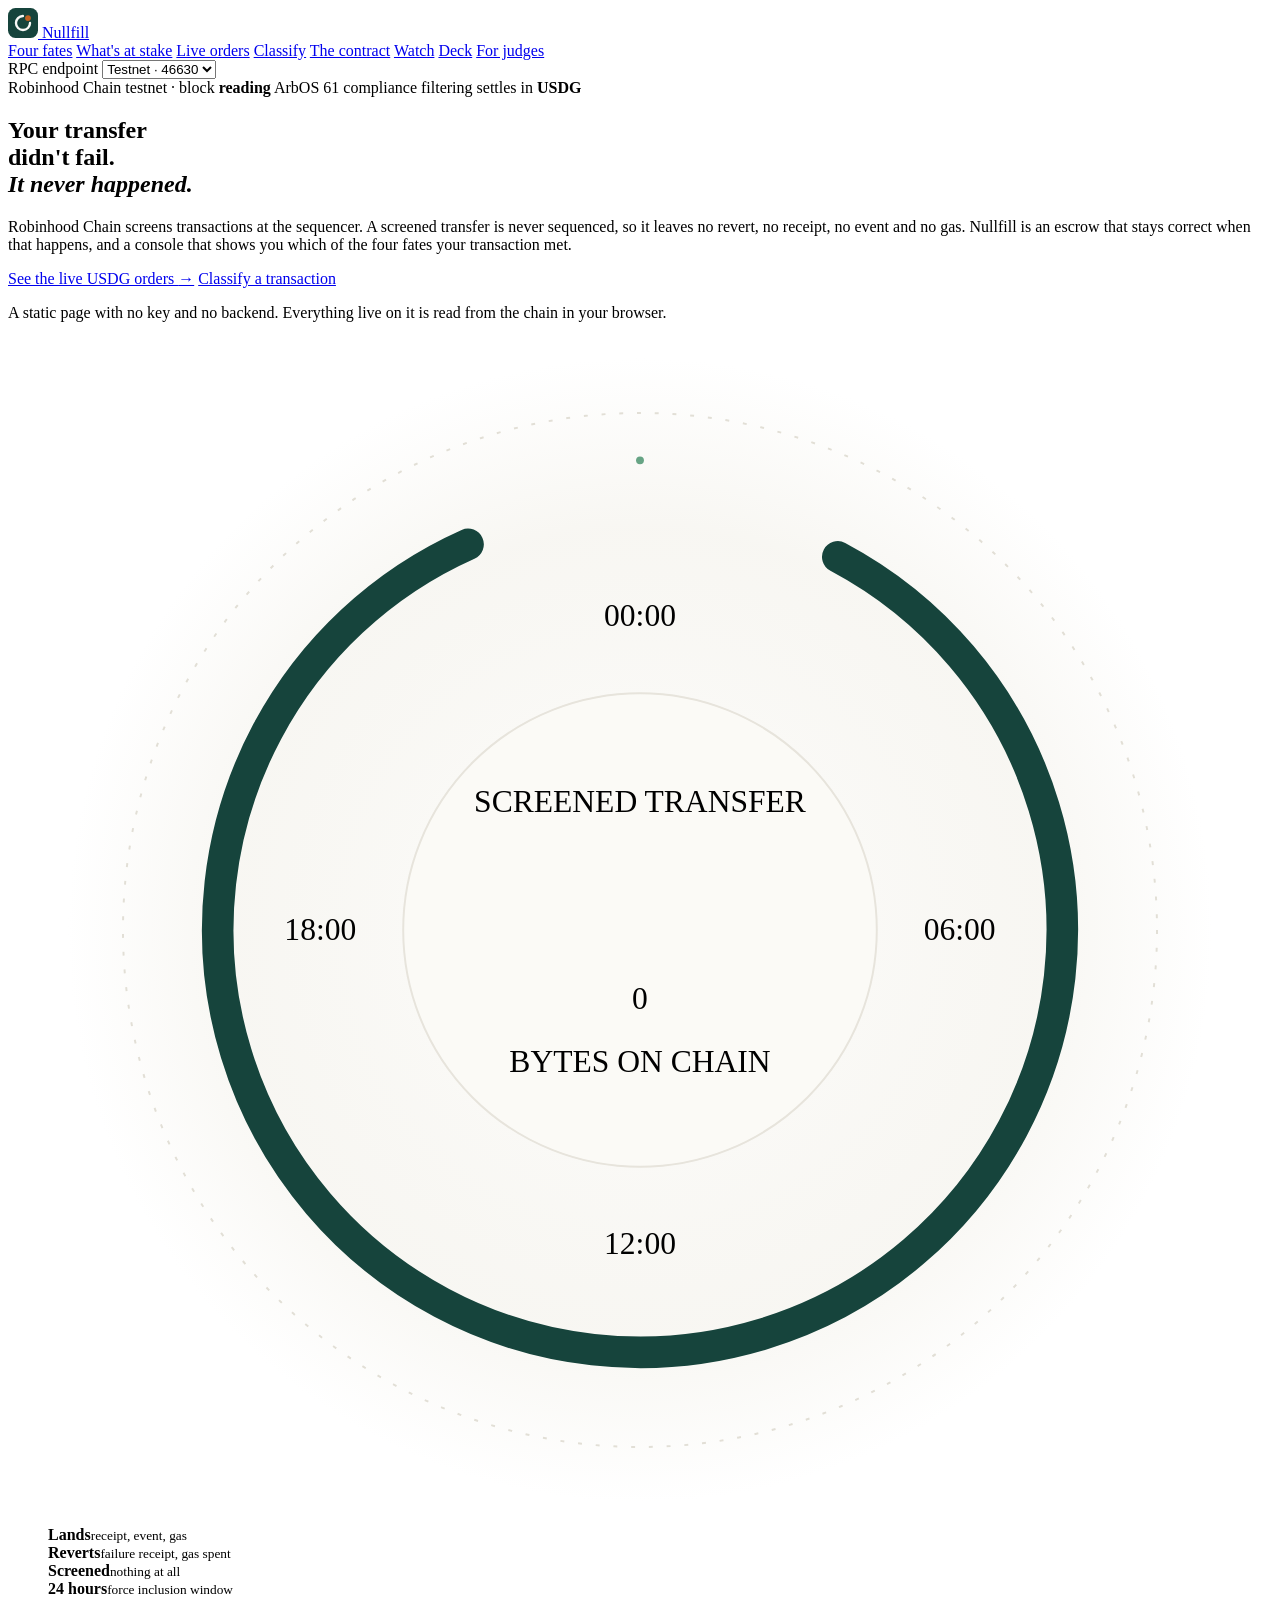
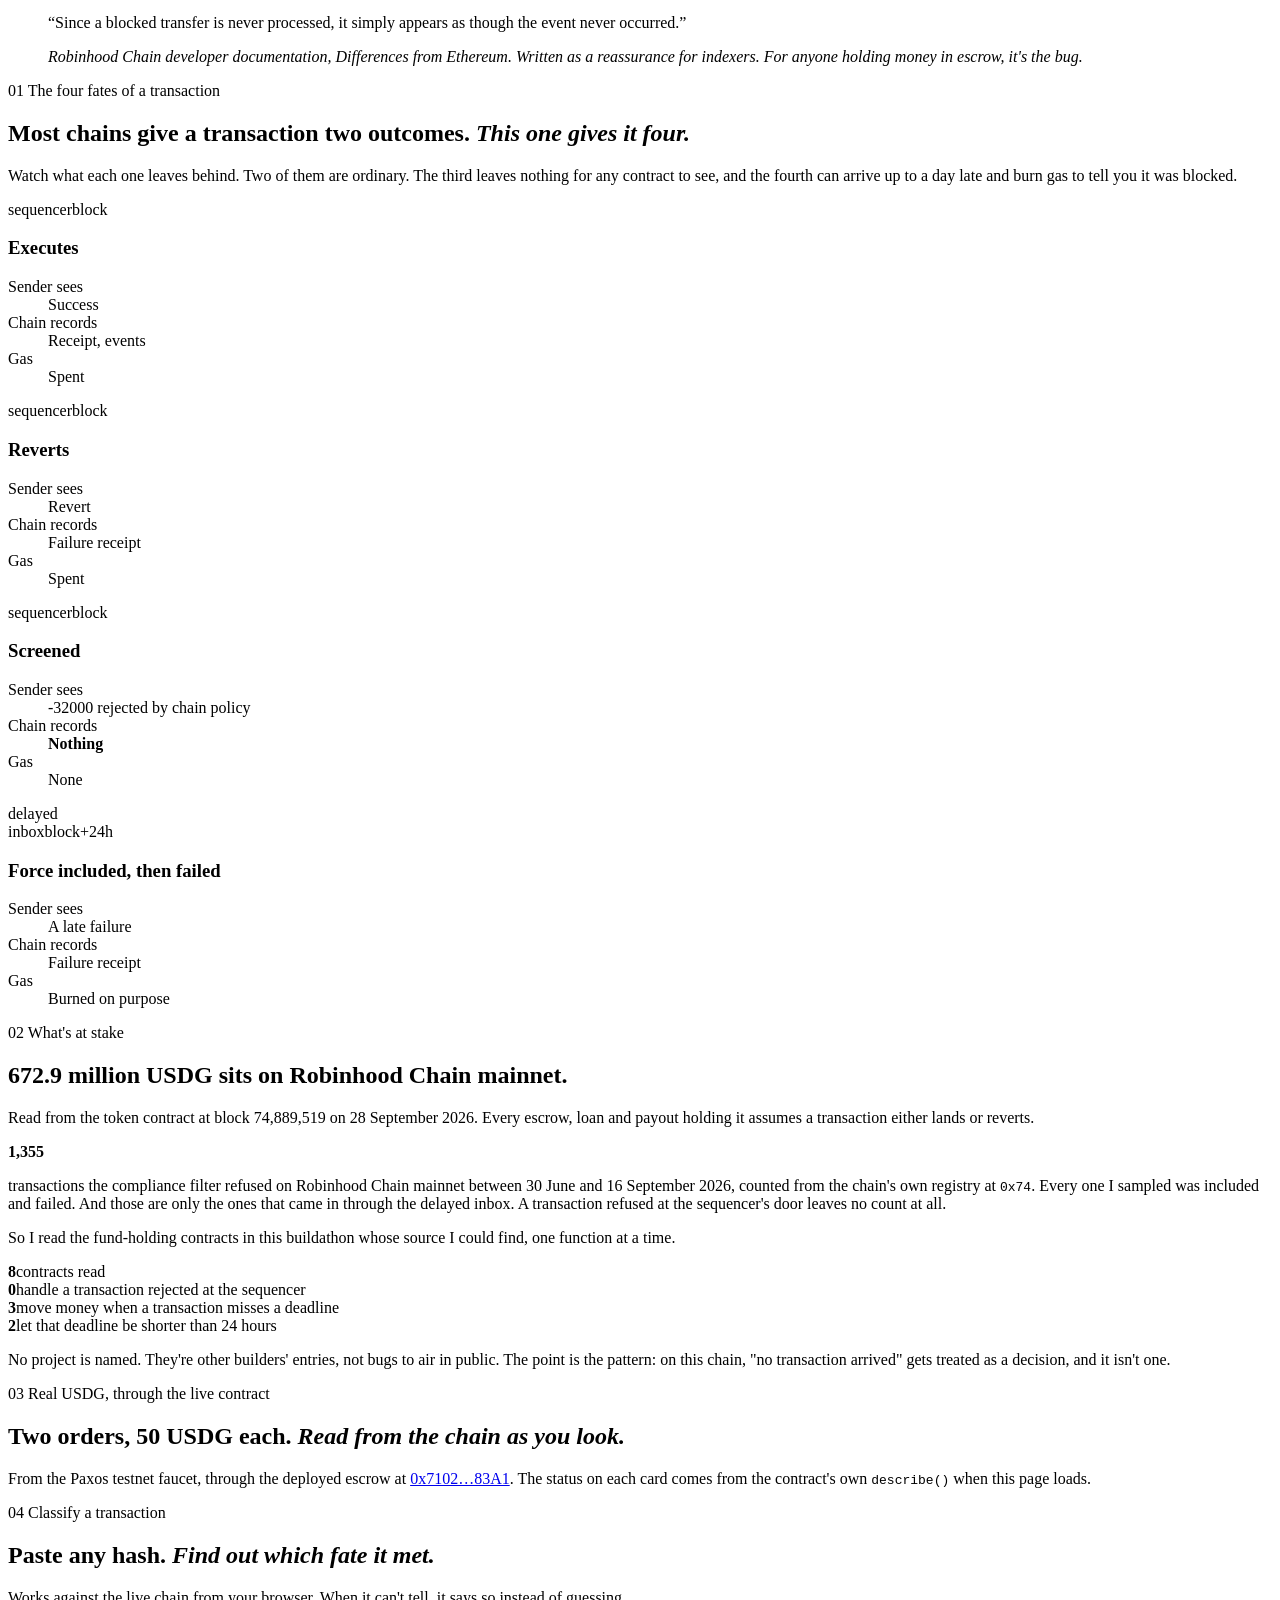
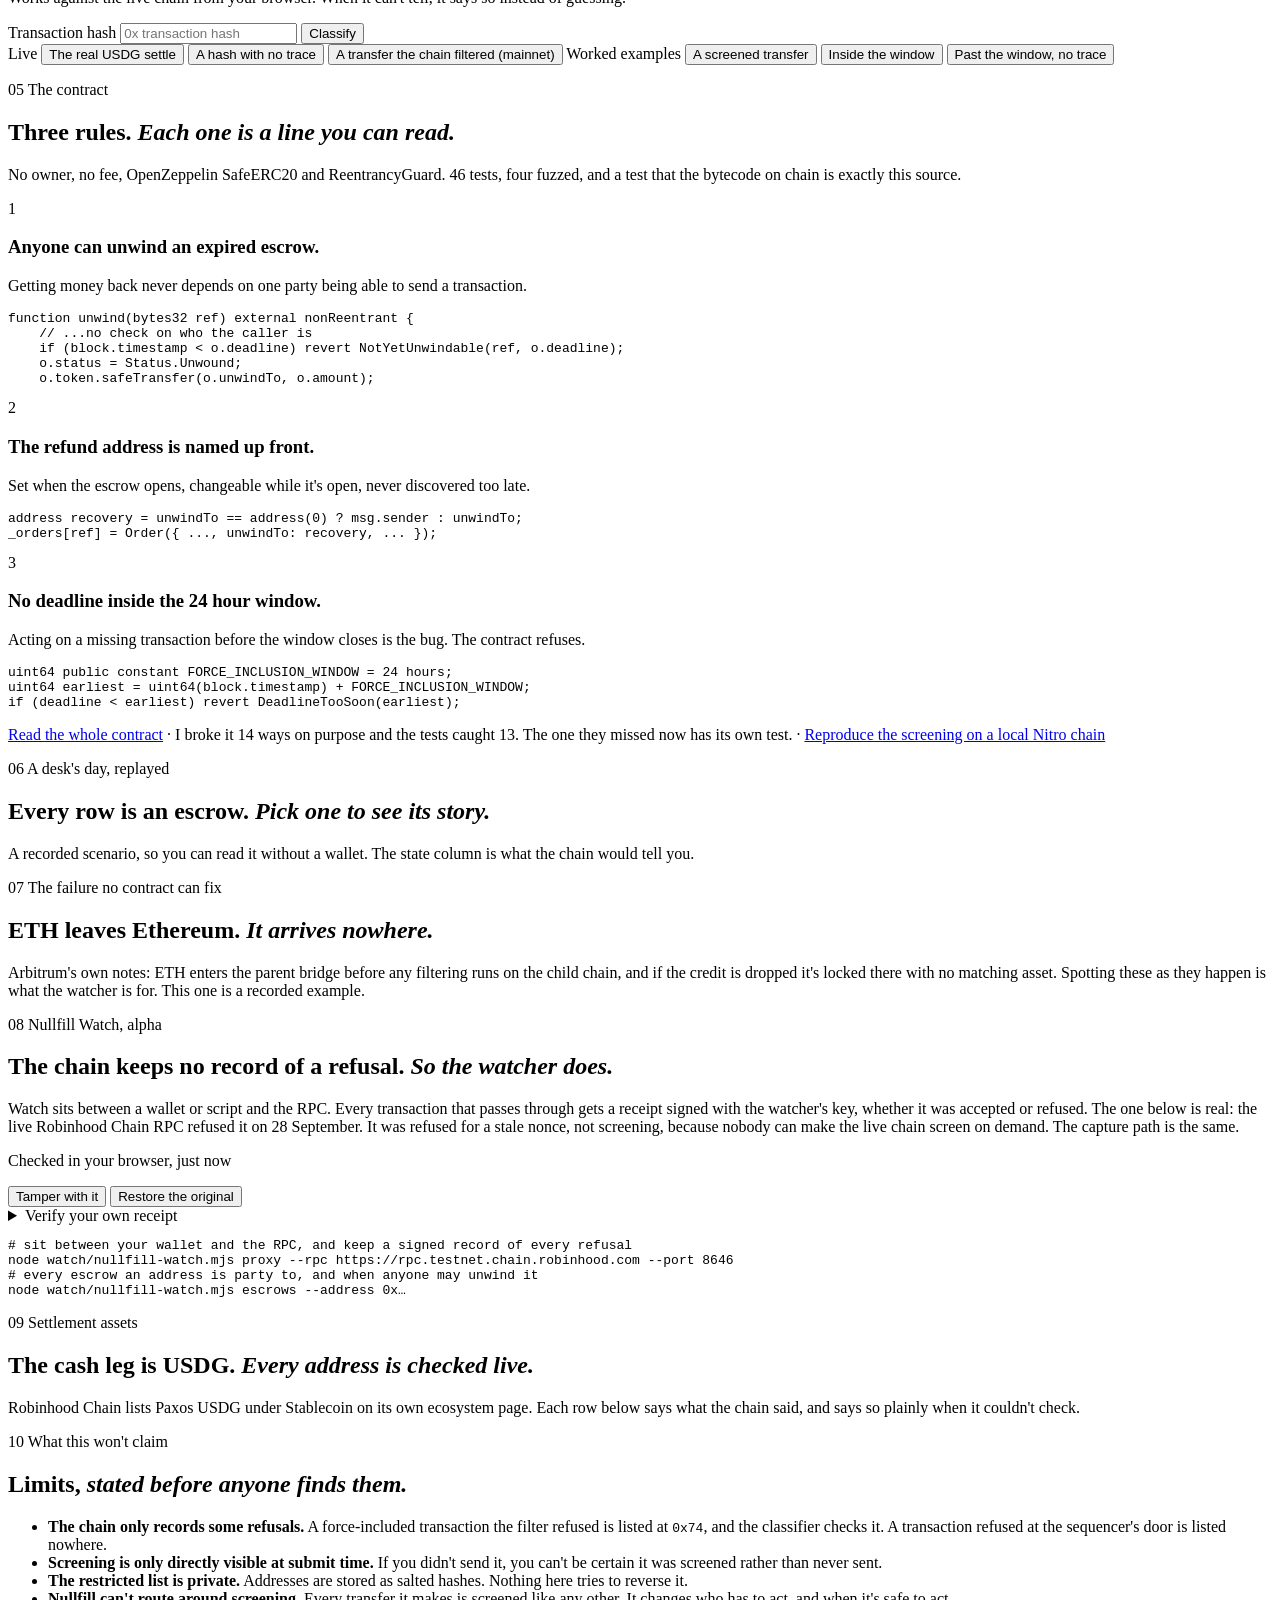
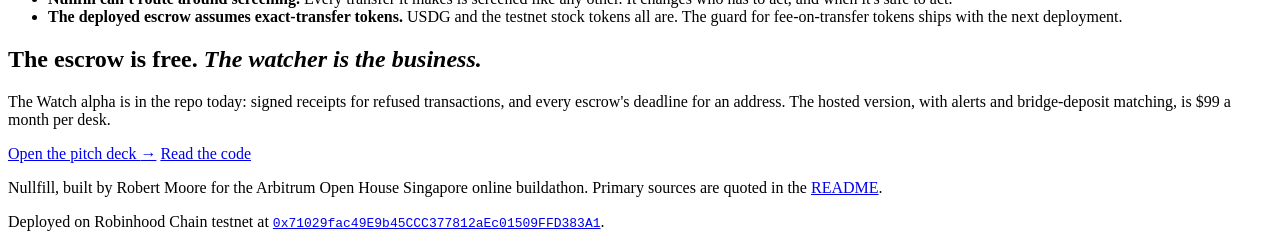
==== web/index.html @ eeef876b "feat(web): a judges' page: unwind an expired escrow as a stranger, and run the attacks against the l" ====
<!DOCTYPE html>
<html lang="en">
<head>
<meta charset="utf-8">
<meta name="viewport" content="width=device-width, initial-scale=1">
<title>Nullfill · settlement that survives a transaction that never happened</title>
<meta name="description" content="Robinhood Chain screens transactions at the sequencer. A screened transfer leaves no revert, no receipt, no event and no gas. Nullfill is the escrow that stays correct when that happens.">
<meta name="theme-color" content="#0e2f29">
<link rel="icon" href="favicon.svg" type="image/svg+xml">
<link rel="preconnect" href="https://fonts.googleapis.com">
<link rel="preconnect" href="https://fonts.gstatic.com" crossorigin>
<link href="https://fonts.googleapis.com/css2?family=Geist:wght@400;500;600;700&family=Geist+Mono:wght@400;500;600&display=swap" rel="stylesheet">
<link rel="stylesheet" href="styles.css">
</head>
<body>

<div class="grain" aria-hidden="true"></div>

<header class="site-header">
  <a class="brand" href="./" aria-label="Nullfill home">
    <svg class="mark" viewBox="0 0 32 32" width="30" height="30" aria-hidden="true">
      <rect width="32" height="32" rx="8" fill="#16443C"/>
      <circle cx="16" cy="16" r="7.5" fill="none" stroke="#FAFAF8" stroke-width="2.5"
              stroke-dasharray="35 12.1" stroke-linecap="round"/>
      <circle cx="21.3" cy="10.7" r="3.1" fill="#C2601F"/>
    </svg>
    <span class="wordmark">Nullfill</span>
  </a>
  <nav class="nav" aria-label="Sections">
    <a href="#fates">Four fates</a>
    <a href="#stakes">What's at stake</a>
    <a href="#orders-panel">Live orders</a>
    <a href="#classifier">Classify</a>
    <a href="#rules">The contract</a>
    <a href="#watch">Watch</a>
    <a href="deck/">Deck</a>
    <a href="judges/" class="nav-judges">For judges</a>
  </nav>
  <div class="net">
    <span class="dot" id="net-dot"></span>
    <label class="sr-only" for="rpc">RPC endpoint</label>
    <select id="rpc">
      <option value="https://rpc.testnet.chain.robinhood.com">Testnet · 46630</option>
      <option value="https://rpc.mainnet.chain.robinhood.com">Mainnet · 4663</option>
      <option value="custom">Custom RPC</option>
    </select>
  </div>
</header>

<main>

<!-- ============================================================== hero -->
<section class="hero">
  <div class="hero-copy">
    <div class="chips">
      <span class="chip"><span class="chip-dot live"></span>Robinhood Chain testnet · block <b class="mono" id="hero-block">reading</b></span>
      <span class="chip">ArbOS 61 compliance filtering</span>
      <span class="chip signal">settles in <b>USDG</b></span>
    </div>
    <h1>Your transfer<br>didn't fail.<br><em>It never happened.</em></h1>
    <p class="lede">
      Robinhood Chain screens transactions at the sequencer. A screened transfer is never sequenced,
      so it leaves no revert, no receipt, no event and no gas. Nullfill is an escrow that stays correct
      when that happens, and a console that shows you which of the four fates your transaction met.
    </p>
    <div class="cta-row">
      <a class="btn primary" href="#orders-panel">See the live USDG orders <span aria-hidden="true">→</span></a>
      <a class="btn ghost" href="#classifier">Classify a transaction</a>
    </div>
    <p class="fineprint">A static page with no key and no backend. Everything live on it is read from the chain in your browser.</p>
  </div>

  <figure class="dial-wrap" aria-label="A 24 hour dial. Transactions launch from the centre: one lands, one reverts, one disappears into the gap in the ring, which is what a screened transaction leaves on chain.">
    <svg class="dial" id="dial" viewBox="0 0 600 600" role="img" aria-hidden="true">
      <defs>
        <radialGradient id="dialGlow" cx="50%" cy="50%" r="50%">
          <stop offset="0%" stop-color="#ffffff" stop-opacity="0.95"/>
          <stop offset="70%" stop-color="#f3f1ea" stop-opacity="0.6"/>
          <stop offset="100%" stop-color="#f3f1ea" stop-opacity="0"/>
        </radialGradient>
        <linearGradient id="sweep" x1="0" y1="0" x2="1" y2="1">
          <stop offset="0%" stop-color="#1f7a4d" stop-opacity="0"/>
          <stop offset="100%" stop-color="#1f7a4d" stop-opacity="0.9"/>
        </linearGradient>
      </defs>
      <circle cx="300" cy="300" r="290" fill="url(#dialGlow)"/>
      <circle cx="300" cy="300" r="262" fill="none" stroke="#e2dfd6" stroke-width="1" stroke-dasharray="2 7"/>
      <g id="ticks"></g>
      <!-- the window ring: a circle with one gap, the Nullfill mark at scale -->
      <circle id="ring" cx="300" cy="300" r="214" fill="none" stroke="#16443c" stroke-width="16"
              stroke-linecap="round" stroke-dasharray="1150 194" transform="rotate(-62 300 300)"/>
      <circle id="progress" cx="300" cy="300" r="238" fill="none" stroke="url(#sweep)" stroke-width="4"
              stroke-linecap="round" stroke-dasharray="0 1496" transform="rotate(-90 300 300)"/>
      <text class="dial-hour" x="300" y="146" text-anchor="middle">00:00</text>
      <text class="dial-hour" x="462" y="305" text-anchor="middle">06:00</text>
      <text class="dial-hour" x="300" y="464" text-anchor="middle">12:00</text>
      <text class="dial-hour" x="138" y="305" text-anchor="middle">18:00</text>
      <g id="shots"></g>
      <circle cx="300" cy="300" r="120" fill="#fbfaf6" stroke="#e7e4dc"/>
      <text class="dial-kicker" x="300" y="240" text-anchor="middle">SCREENED TRANSFER</text>
      <text class="dial-big" x="300" y="340" text-anchor="middle">0</text>
      <text class="dial-sub" x="300" y="372" text-anchor="middle">BYTES ON CHAIN</text>
    </svg>
    <div class="float f1"><span class="chip-dot good"></span><b>Lands</b><small>receipt, event, gas</small></div>
    <div class="float f2"><span class="chip-dot warn"></span><b>Reverts</b><small>failure receipt, gas spent</small></div>
    <div class="float f3"><span class="chip-dot bad"></span><b>Screened</b><small>nothing at all</small></div>
    <div class="float f4"><span class="chip-dot brand"></span><b>24 hours</b><small>force inclusion window</small></div>
  </figure>
</section>

<blockquote class="quote reveal">
  <p>“Since a blocked transfer is never processed, it simply appears as though the event never occurred.”</p>
  <cite>Robinhood Chain developer documentation, Differences from Ethereum. Written as a reassurance for indexers. For anyone holding money in escrow, it's the bug.</cite>
</blockquote>

<!-- ============================================================= fates -->
<section class="section" id="fates">
  <div class="section-head reveal">
    <p class="kicker"><span>01</span> The four fates of a transaction</p>
    <h2>Most chains give a transaction two outcomes. <em>This one gives it four.</em></h2>
    <p>
      Watch what each one leaves behind. Two of them are ordinary. The third leaves nothing for any
      contract to see, and the fourth can arrive up to a day late and burn gas to tell you it was blocked.
    </p>
  </div>
  <div class="fates">
    <article class="fate reveal" data-fate="lands">
      <div class="lane"><span class="seq">sequencer</span><span class="blk">block</span><i class="tx"></i></div>
      <h3><span class="chip-dot good"></span>Executes</h3>
      <dl><dt>Sender sees</dt><dd>Success</dd><dt>Chain records</dt><dd>Receipt, events</dd><dt>Gas</dt><dd>Spent</dd></dl>
    </article>
    <article class="fate reveal" data-fate="reverts">
      <div class="lane"><span class="seq">sequencer</span><span class="blk">block</span><i class="tx"></i></div>
      <h3><span class="chip-dot warn"></span>Reverts</h3>
      <dl><dt>Sender sees</dt><dd>Revert</dd><dt>Chain records</dt><dd>Failure receipt</dd><dt>Gas</dt><dd>Spent</dd></dl>
    </article>
    <article class="fate reveal" data-fate="screened">
      <div class="lane"><span class="seq">sequencer</span><span class="blk">block</span><i class="tx"></i></div>
      <h3><span class="chip-dot bad"></span>Screened</h3>
      <dl><dt>Sender sees</dt><dd class="mono">-32000 rejected by chain policy</dd><dt>Chain records</dt><dd><b>Nothing</b></dd><dt>Gas</dt><dd>None</dd></dl>
    </article>
    <article class="fate reveal" data-fate="late">
      <div class="lane"><span class="seq">delayed<br>inbox</span><span class="blk">block</span><i class="tx"></i><span class="clock">+24h</span></div>
      <h3><span class="chip-dot bad"></span>Force included, then failed</h3>
      <dl><dt>Sender sees</dt><dd>A late failure</dd><dt>Chain records</dt><dd>Failure receipt</dd><dt>Gas</dt><dd>Burned on purpose</dd></dl>
    </article>
  </div>
</section>

<!-- ============================================================ stakes -->
<section class="stakes-band" id="stakes">
  <div class="stakes-inner">
    <div class="section-head reveal">
      <p class="kicker light"><span>02</span> What's at stake</p>
      <h2><b class="count" data-to="672.9" data-dec="1">672.9</b> million USDG sits on Robinhood Chain mainnet.</h2>
      <p>Read from the token contract at block 74,889,519 on 28 September 2026. Every escrow, loan and payout holding it assumes a transaction either lands or reverts.</p>
    </div>
    <div class="measured reveal">
      <b class="count" data-to="1355">1,355</b>
      <p>transactions the compliance filter refused on Robinhood Chain mainnet between 30 June and 16 September 2026, counted from the chain's own registry at <code>0x74</code>. Every one I sampled was included and failed. And those are only the ones that came in through the delayed inbox. A transaction refused at the sequencer's door leaves no count at all.</p>
    </div>
    <p class="survey-intro reveal">So I read the fund-holding contracts in this buildathon whose source I could find, one function at a time.</p>
    <div class="survey">
      <div class="stat reveal"><b class="count" data-to="8">8</b><span>contracts read</span></div>
      <div class="stat reveal"><b class="count zero" data-to="0">0</b><span>handle a transaction rejected at the sequencer</span></div>
      <div class="stat reveal"><b class="count" data-to="3">3</b><span>move money when a transaction misses a deadline</span></div>
      <div class="stat reveal"><b class="count" data-to="2">2</b><span>let that deadline be shorter than 24 hours</span></div>
    </div>
    <p class="survey-note reveal">No project is named. They're other builders' entries, not bugs to air in public. The point is the pattern: on this chain, "no transaction arrived" gets treated as a decision, and it isn't one.</p>
  </div>
</section>

<!-- ============================================================ orders -->
<section class="section" id="orders-panel">
  <div class="section-head reveal">
    <p class="kicker"><span>03</span> Real USDG, through the live contract</p>
    <h2>Two orders, 50 USDG each. <em>Read from the chain as you look.</em></h2>
    <p>
      From the Paxos testnet faucet, through the deployed escrow at
      <a class="mono" href="https://explorer.testnet.chain.robinhood.com/address/0x71029fac49E9b45CCC377812aEc01509FFD383A1" target="_blank" rel="noopener">0x7102…83A1</a>.
      The status on each card comes from the contract's own <code>describe()</code> when this page loads.
    </p>
  </div>
  <div class="orders" id="orders"></div>
</section>

<!-- ======================================================== classifier -->
<section class="section" id="classifier">
  <div class="section-head reveal">
    <p class="kicker"><span>04</span> Classify a transaction</p>
    <h2>Paste any hash. <em>Find out which fate it met.</em></h2>
    <p>Works against the live chain from your browser. When it can't tell, it says so instead of guessing.</p>
  </div>
  <div class="tool reveal">
    <form class="classify-form" id="classify-form">
      <label class="sr-only" for="txhash">Transaction hash</label>
      <input id="txhash" type="text" spellcheck="false" autocomplete="off" placeholder="0x transaction hash">
      <button type="submit">Classify</button>
    </form>
    <div class="presets" id="presets">
      <span class="presets-label">Live</span>
      <button type="button" data-live="0xb3c300d0c5040e7d1023376fb860cdd8f3e1abf7cc8aa06104d7b713d3b8d173">The real USDG settle</button>
      <button type="button" data-live="0x1111111111111111111111111111111111111111111111111111111111111111">A hash with no trace</button>
      <button type="button" data-live="0x3557fe4ab79553ae32f49af938d6596335aa42d68742bdfc73490d2261e3dbf5" data-net="https://rpc.mainnet.chain.robinhood.com">A transfer the chain filtered (mainnet)</button>
      <span class="presets-label">Worked examples</span>
      <button type="button" data-case="screened">A screened transfer</button>
      <button type="button" data-case="pending">Inside the window</button>
      <button type="button" data-case="no-trace">Past the window, no trace</button>
    </div>
    <div class="verdict-slot" id="verdict" aria-live="polite"></div>
  </div>
</section>

<!-- ============================================================= rules -->
<section class="section" id="rules">
  <div class="section-head reveal">
    <p class="kicker"><span>05</span> The contract</p>
    <h2>Three rules. <em>Each one is a line you can read.</em></h2>
    <p>No owner, no fee, OpenZeppelin SafeERC20 and ReentrancyGuard. 46 tests, four fuzzed, and a test that the bytecode on chain is exactly this source.</p>
  </div>
  <div class="rules">
    <article class="rule reveal">
      <span class="rule-n">1</span>
      <h3>Anyone can unwind an expired escrow.</h3>
      <p>Getting money back never depends on one party being able to send a transaction.</p>
<pre><code><span class="k">function</span> unwind(bytes32 ref) <span class="k">external</span> nonReentrant {
    <span class="c">// ...no check on who the caller is</span>
    <span class="k">if</span> (block.timestamp &lt; o.deadline) <span class="k">revert</span> NotYetUnwindable(ref, o.deadline);
    o.status = Status.Unwound;
    o.token.safeTransfer(o.unwindTo, o.amount);</code></pre>
    </article>
    <article class="rule reveal">
      <span class="rule-n">2</span>
      <h3>The refund address is named up front.</h3>
      <p>Set when the escrow opens, changeable while it's open, never discovered too late.</p>
<pre><code><span class="k">address</span> recovery = unwindTo == <span class="k">address</span>(0) ? msg.sender : unwindTo;
_orders[ref] = Order({ ..., unwindTo: recovery, ... });</code></pre>
    </article>
    <article class="rule reveal">
      <span class="rule-n">3</span>
      <h3>No deadline inside the 24 hour window.</h3>
      <p>Acting on a missing transaction before the window closes is the bug. The contract refuses.</p>
<pre><code><span class="k">uint64 public constant</span> FORCE_INCLUSION_WINDOW = 24 hours;
<span class="k">uint64</span> earliest = uint64(block.timestamp) + FORCE_INCLUSION_WINDOW;
<span class="k">if</span> (deadline &lt; earliest) <span class="k">revert</span> DeadlineTooSoon(earliest);</code></pre>
    </article>
  </div>
  <p class="rules-foot reveal">
    <a href="https://github.com/iamrobertmoore/Nullfill/blob/main/contracts/src/Nullfill.sol">Read the whole contract</a> ·
    I broke it 14 ways on purpose and the tests caught 13. The one they missed now has its own test.
    · <a href="https://github.com/iamrobertmoore/Nullfill/blob/main/docs/reproduction.md">Reproduce the screening on a local Nitro chain</a>
  </p>
</section>

<!-- ========================================================= scenario -->
<section class="section" id="ledger-panel">
  <div class="section-head reveal">
    <p class="kicker"><span>06</span> A desk's day, replayed</p>
    <h2>Every row is an escrow. <em>Pick one to see its story.</em></h2>
    <p>A recorded scenario, so you can read it without a wallet. The state column is what the chain would tell you.</p>
  </div>
  <div class="tool reveal"><div class="ledger" id="ledger"></div></div>
  <div class="tool detail" id="detail-panel" hidden>
    <div class="panel-head">
      <h3 id="detail-title">Settlement</h3>
      <p id="detail-sub"></p>
    </div>
    <div id="detail-body"></div>
  </div>
</section>

<section class="section" id="recovery-panel">
  <div class="section-head reveal">
    <p class="kicker"><span>07</span> The failure no contract can fix</p>
    <h2>ETH leaves Ethereum. <em>It arrives nowhere.</em></h2>
    <p>
      Arbitrum's own notes: ETH enters the parent bridge before any filtering runs on the child chain,
      and if the credit is dropped it's locked there with no matching asset. Spotting these as they
      happen is what the watcher is for. This one is a recorded example.
    </p>
  </div>
  <div id="recovery-body" class="reveal"></div>
</section>

<section class="section" id="watch">
  <div class="section-head reveal">
    <p class="kicker"><span>08</span> Nullfill Watch, alpha</p>
    <h2>The chain keeps no record of a refusal. <em>So the watcher does.</em></h2>
    <p>
      Watch sits between a wallet or script and the RPC. Every transaction that passes through gets a
      receipt signed with the watcher's key, whether it was accepted or refused. The one below is real:
      the live Robinhood Chain RPC refused it on 28 September. It was refused for a stale nonce, not
      screening, because nobody can make the live chain screen on demand. The capture path is the same.
    </p>
  </div>
  <div class="tool watch reveal">
    <div class="watch-grid">
      <dl class="receipt" id="receipt-fields"></dl>
      <div class="receipt-checks">
        <p class="checks-title">Checked in your browser, just now</p>
        <ul id="receipt-checks"></ul>
        <div class="watch-actions">
          <button type="button" id="tamper">Tamper with it</button>
          <button type="button" id="restore">Restore the original</button>
        </div>
      </div>
    </div>
    <details class="paste">
      <summary>Verify your own receipt</summary>
      <textarea id="receipt-input" spellcheck="false" placeholder="Paste a receipt JSON from nullfill-watch"></textarea>
      <button type="button" id="verify-pasted">Verify</button>
    </details>
<pre class="run"><code><span class="c"># sit between your wallet and the RPC, and keep a signed record of every refusal</span>
node watch/nullfill-watch.mjs proxy --rpc https://rpc.testnet.chain.robinhood.com --port 8646
<span class="c"># every escrow an address is party to, and when anyone may unwind it</span>
node watch/nullfill-watch.mjs escrows --address 0x…</code></pre>
  </div>
</section>

<section class="section" id="assets-panel">
  <div class="section-head reveal">
    <p class="kicker"><span>09</span> Settlement assets</p>
    <h2>The cash leg is USDG. <em>Every address is checked live.</em></h2>
    <p>Robinhood Chain lists Paxos USDG under Stablecoin on its own ecosystem page. Each row below says what the chain said, and says so plainly when it couldn't check.</p>
  </div>
  <div class="tool reveal"><div class="assets" id="assets"></div></div>
</section>

<section class="section" id="limits">
  <div class="section-head reveal">
    <p class="kicker"><span>10</span> What this won't claim</p>
    <h2>Limits, <em>stated before anyone finds them.</em></h2>
  </div>
  <ul class="limits reveal">
    <li><strong>The chain only records some refusals.</strong> A force-included transaction the filter refused is listed at <code>0x74</code>, and the classifier checks it. A transaction refused at the sequencer's door is listed nowhere.</li>
    <li><strong>Screening is only directly visible at submit time.</strong> If you didn't send it, you can't be certain it was screened rather than never sent.</li>
    <li><strong>The restricted list is private.</strong> Addresses are stored as salted hashes. Nothing here tries to reverse it.</li>
    <li><strong>Nullfill can't route around screening.</strong> Every transfer it makes is screened like any other. It changes who has to act, and when it's safe to act.</li>
    <li><strong>The deployed escrow assumes exact-transfer tokens.</strong> USDG and the testnet stock tokens all are. The guard for fee-on-transfer tokens ships with the next deployment.</li>
  </ul>
</section>

<section class="closer reveal">
  <h2>The escrow is free. <em>The watcher is the business.</em></h2>
  <p>The Watch alpha is in the repo today: signed receipts for refused transactions, and every escrow's deadline for an address. The hosted version, with alerts and bridge-deposit matching, is $99 a month per desk.</p>
  <div class="cta-row">
    <a class="btn primary" href="deck/">Open the pitch deck <span aria-hidden="true">→</span></a>
    <a class="btn ghost" href="https://github.com/iamrobertmoore/Nullfill">Read the code</a>
  </div>
</section>

</main>

<footer class="site-footer">
  <p>Nullfill, built by Robert Moore for the Arbitrum Open House Singapore online buildathon. Primary sources are quoted in the <a href="https://github.com/iamrobertmoore/Nullfill/blob/main/README.md">README</a>.</p>
  <p>Deployed on Robinhood Chain testnet at <a href="https://explorer.testnet.chain.robinhood.com/address/0x71029fac49E9b45CCC377812aEc01509FFD383A1"><code>0x71029fac49E9b45CCC377812aEc01509FFD383A1</code></a>.</p>
</footer>

<script type="module" src="app.js"></script>
</body>
</html>
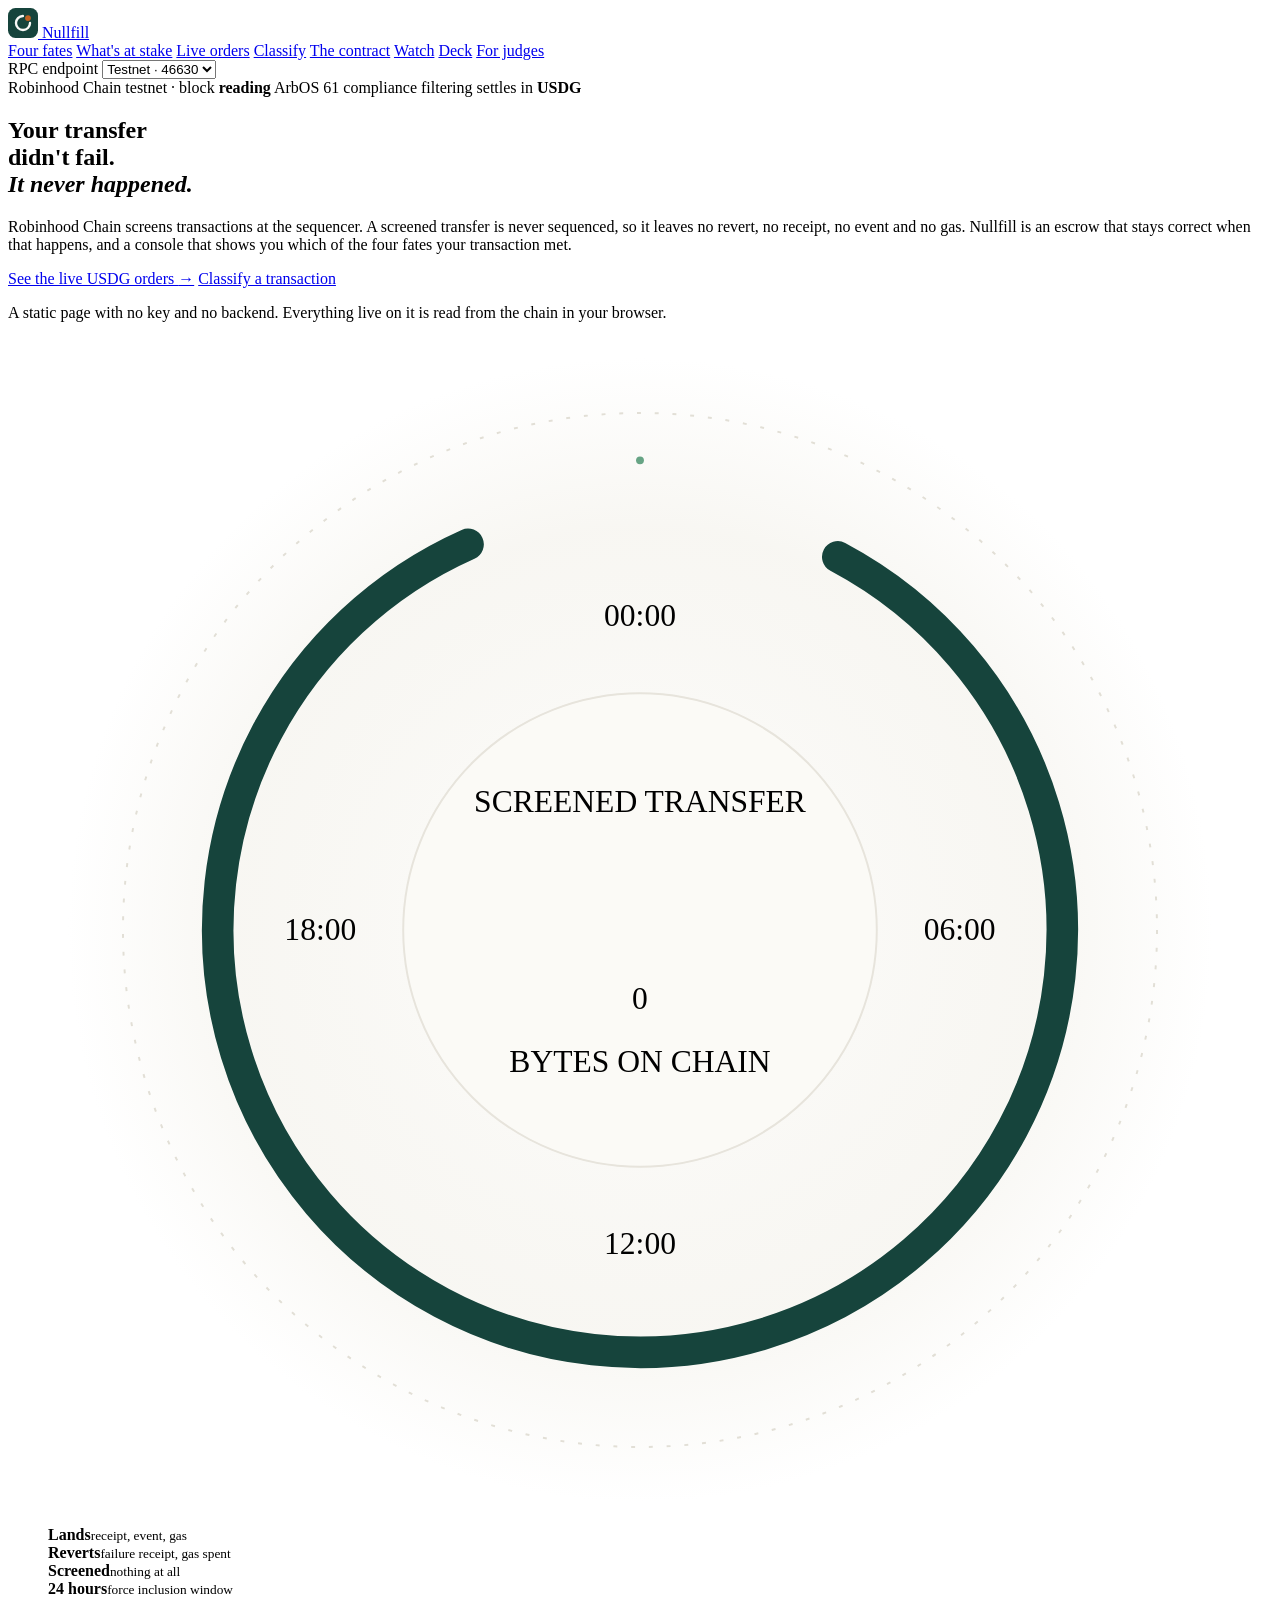
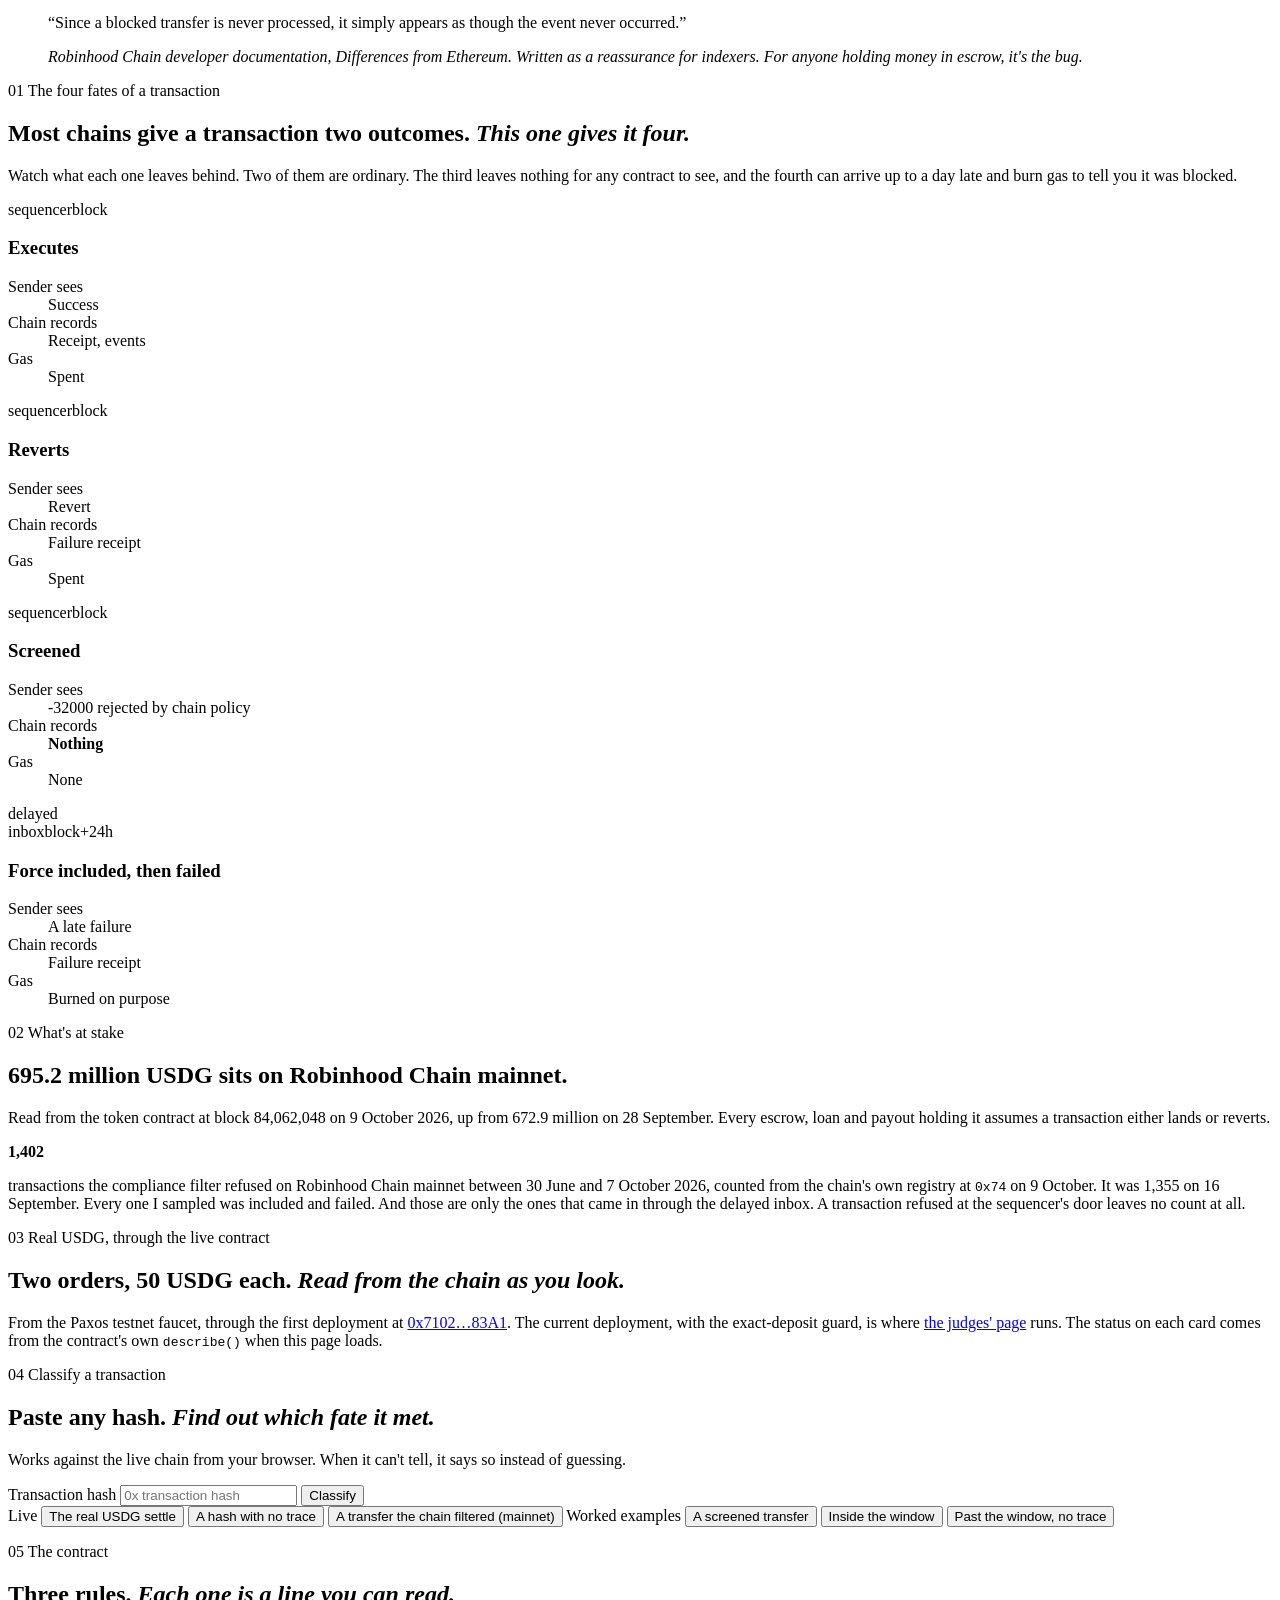
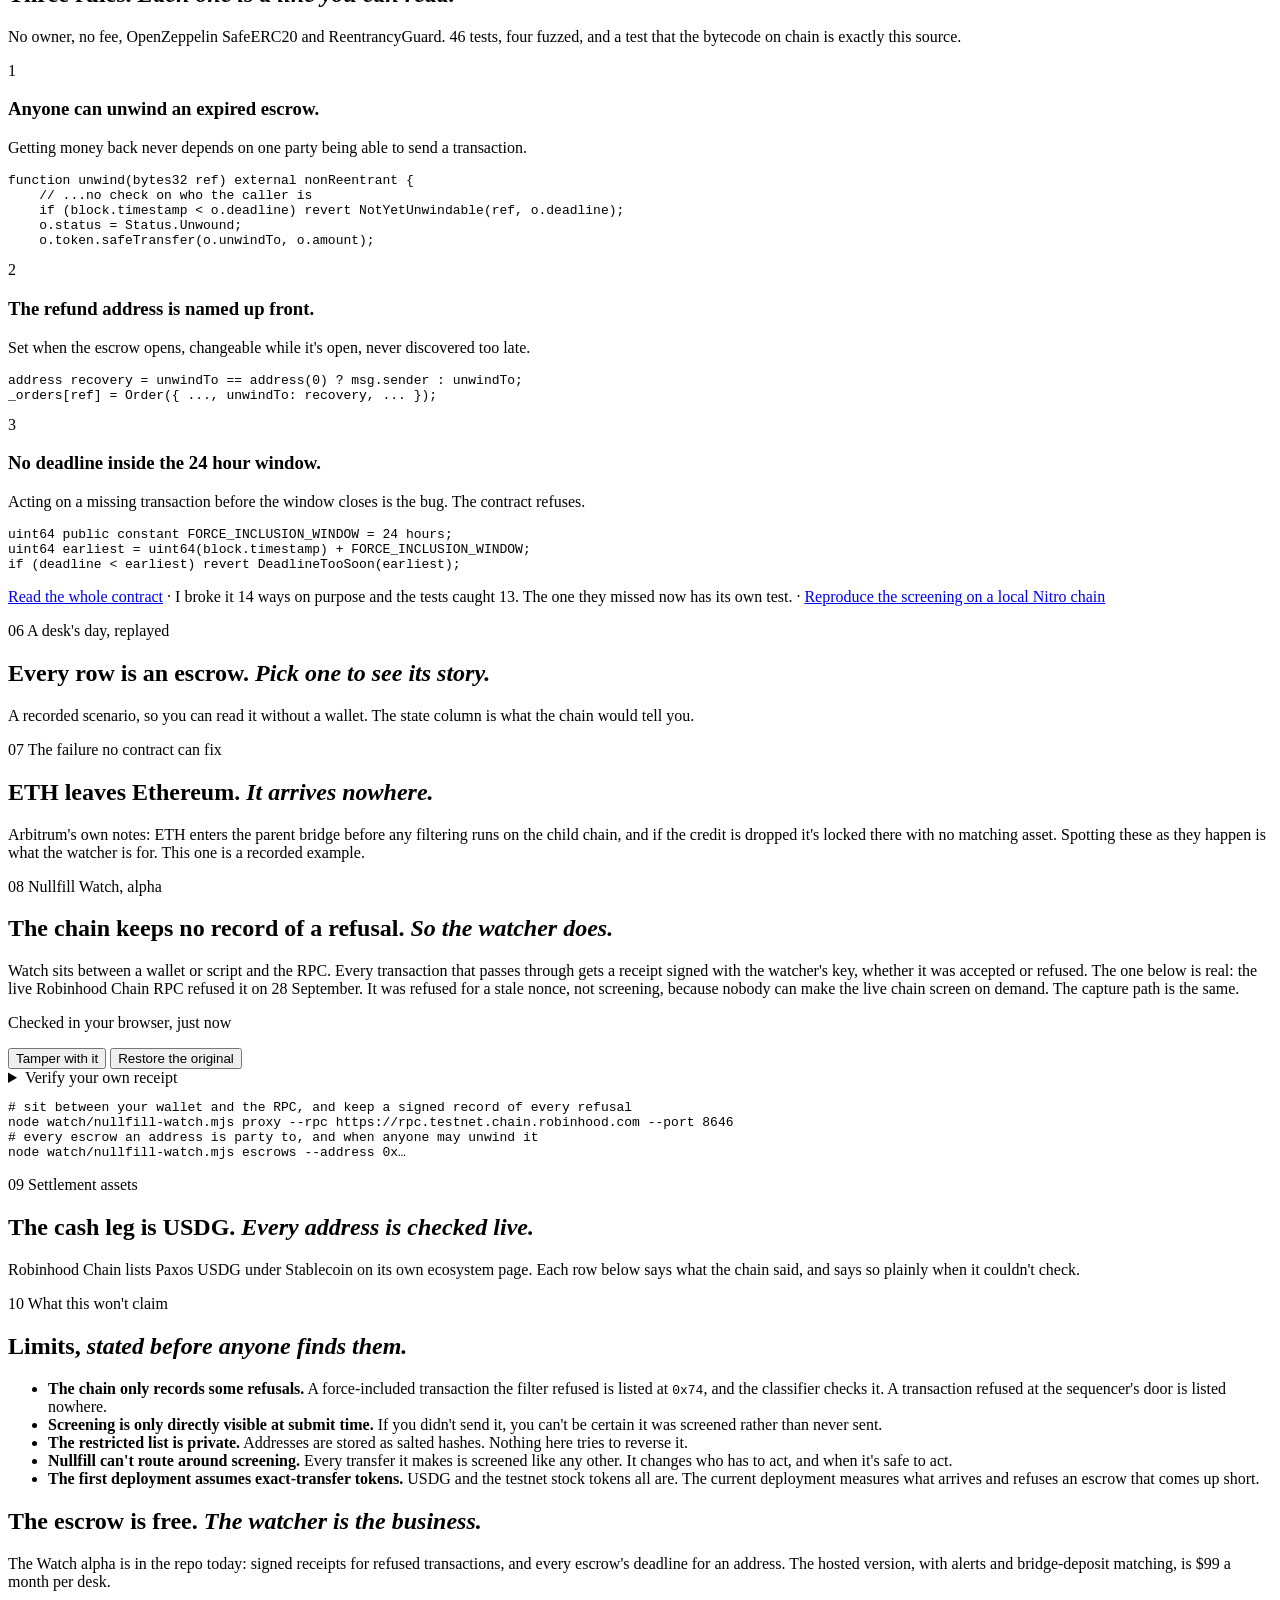
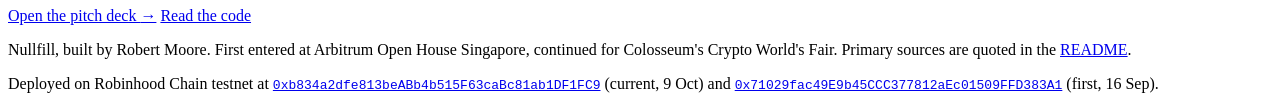
==== commit 9ac00cec: "web: today's mainnet figures, the new deployment, and links to this repo; drop the field survey" ====
--- a/web/index.html
+++ b/web/index.html
@@ -152,21 +152,13 @@
   <div class="stakes-inner">
     <div class="section-head reveal">
       <p class="kicker light"><span>02</span> What's at stake</p>
-      <h2><b class="count" data-to="672.9" data-dec="1">672.9</b> million USDG sits on Robinhood Chain mainnet.</h2>
-      <p>Read from the token contract at block 74,889,519 on 28 September 2026. Every escrow, loan and payout holding it assumes a transaction either lands or reverts.</p>
+      <h2><b class="count" data-to="695.2" data-dec="1">695.2</b> million USDG sits on Robinhood Chain mainnet.</h2>
+      <p>Read from the token contract at block 84,062,048 on 9 October 2026, up from 672.9 million on 28 September. Every escrow, loan and payout holding it assumes a transaction either lands or reverts.</p>
     </div>
     <div class="measured reveal">
-      <b class="count" data-to="1355">1,355</b>
-      <p>transactions the compliance filter refused on Robinhood Chain mainnet between 30 June and 16 September 2026, counted from the chain's own registry at <code>0x74</code>. Every one I sampled was included and failed. And those are only the ones that came in through the delayed inbox. A transaction refused at the sequencer's door leaves no count at all.</p>
-    </div>
-    <p class="survey-intro reveal">So I read the fund-holding contracts in this buildathon whose source I could find, one function at a time.</p>
-    <div class="survey">
-      <div class="stat reveal"><b class="count" data-to="8">8</b><span>contracts read</span></div>
-      <div class="stat reveal"><b class="count zero" data-to="0">0</b><span>handle a transaction rejected at the sequencer</span></div>
-      <div class="stat reveal"><b class="count" data-to="3">3</b><span>move money when a transaction misses a deadline</span></div>
-      <div class="stat reveal"><b class="count" data-to="2">2</b><span>let that deadline be shorter than 24 hours</span></div>
-    </div>
-    <p class="survey-note reveal">No project is named. They're other builders' entries, not bugs to air in public. The point is the pattern: on this chain, "no transaction arrived" gets treated as a decision, and it isn't one.</p>
+      <b class="count" data-to="1402">1,402</b>
+      <p>transactions the compliance filter refused on Robinhood Chain mainnet between 30 June and 7 October 2026, counted from the chain's own registry at <code>0x74</code> on 9 October. It was 1,355 on 16 September. Every one I sampled was included and failed. And those are only the ones that came in through the delayed inbox. A transaction refused at the sequencer's door leaves no count at all.</p>
+    </div>
   </div>
 </section>
 
@@ -176,8 +168,9 @@
     <p class="kicker"><span>03</span> Real USDG, through the live contract</p>
     <h2>Two orders, 50 USDG each. <em>Read from the chain as you look.</em></h2>
     <p>
-      From the Paxos testnet faucet, through the deployed escrow at
+      From the Paxos testnet faucet, through the first deployment at
       <a class="mono" href="https://explorer.testnet.chain.robinhood.com/address/0x71029fac49E9b45CCC377812aEc01509FFD383A1" target="_blank" rel="noopener">0x7102…83A1</a>.
+      The current deployment, with the exact-deposit guard, is where <a href="judges/">the judges' page</a> runs.
       The status on each card comes from the contract's own <code>describe()</code> when this page loads.
     </p>
   </div>
@@ -246,9 +239,9 @@
     </article>
   </div>
   <p class="rules-foot reveal">
-    <a href="https://github.com/iamrobertmoore/Nullfill/blob/main/contracts/src/Nullfill.sol">Read the whole contract</a> ·
+    <a href="https://github.com/iamrobertmoore/nullfill-worldsfair/blob/main/contracts/src/Nullfill.sol">Read the whole contract</a> ·
     I broke it 14 ways on purpose and the tests caught 13. The one they missed now has its own test.
-    · <a href="https://github.com/iamrobertmoore/Nullfill/blob/main/docs/reproduction.md">Reproduce the screening on a local Nitro chain</a>
+    · <a href="https://github.com/iamrobertmoore/nullfill-worldsfair/blob/main/docs/reproduction.md">Reproduce the screening on a local Nitro chain</a>
   </p>
 </section>
 
@@ -336,7 +329,7 @@
     <li><strong>Screening is only directly visible at submit time.</strong> If you didn't send it, you can't be certain it was screened rather than never sent.</li>
     <li><strong>The restricted list is private.</strong> Addresses are stored as salted hashes. Nothing here tries to reverse it.</li>
     <li><strong>Nullfill can't route around screening.</strong> Every transfer it makes is screened like any other. It changes who has to act, and when it's safe to act.</li>
-    <li><strong>The deployed escrow assumes exact-transfer tokens.</strong> USDG and the testnet stock tokens all are. The guard for fee-on-transfer tokens ships with the next deployment.</li>
+    <li><strong>The first deployment assumes exact-transfer tokens.</strong> USDG and the testnet stock tokens all are. The current deployment measures what arrives and refuses an escrow that comes up short.</li>
   </ul>
 </section>
 
@@ -345,15 +338,15 @@
   <p>The Watch alpha is in the repo today: signed receipts for refused transactions, and every escrow's deadline for an address. The hosted version, with alerts and bridge-deposit matching, is $99 a month per desk.</p>
   <div class="cta-row">
     <a class="btn primary" href="deck/">Open the pitch deck <span aria-hidden="true">→</span></a>
-    <a class="btn ghost" href="https://github.com/iamrobertmoore/Nullfill">Read the code</a>
+    <a class="btn ghost" href="https://github.com/iamrobertmoore/nullfill-worldsfair">Read the code</a>
   </div>
 </section>
 
 </main>
 
 <footer class="site-footer">
-  <p>Nullfill, built by Robert Moore for the Arbitrum Open House Singapore online buildathon. Primary sources are quoted in the <a href="https://github.com/iamrobertmoore/Nullfill/blob/main/README.md">README</a>.</p>
-  <p>Deployed on Robinhood Chain testnet at <a href="https://explorer.testnet.chain.robinhood.com/address/0x71029fac49E9b45CCC377812aEc01509FFD383A1"><code>0x71029fac49E9b45CCC377812aEc01509FFD383A1</code></a>.</p>
+  <p>Nullfill, built by Robert Moore. First entered at Arbitrum Open House Singapore, continued for Colosseum's Crypto World's Fair. Primary sources are quoted in the <a href="https://github.com/iamrobertmoore/nullfill-worldsfair/blob/main/README.md">README</a>.</p>
+  <p>Deployed on Robinhood Chain testnet at <a href="https://explorer.testnet.chain.robinhood.com/address/0xb834a2dfe813beABb4b515F63caBc81ab1DF1FC9"><code>0xb834a2dfe813beABb4b515F63caBc81ab1DF1FC9</code></a> (current, 9 Oct) and <a href="https://explorer.testnet.chain.robinhood.com/address/0x71029fac49E9b45CCC377812aEc01509FFD383A1"><code>0x71029fac49E9b45CCC377812aEc01509FFD383A1</code></a> (first, 16 Sep).</p>
 </footer>
 
 <script type="module" src="app.js"></script>
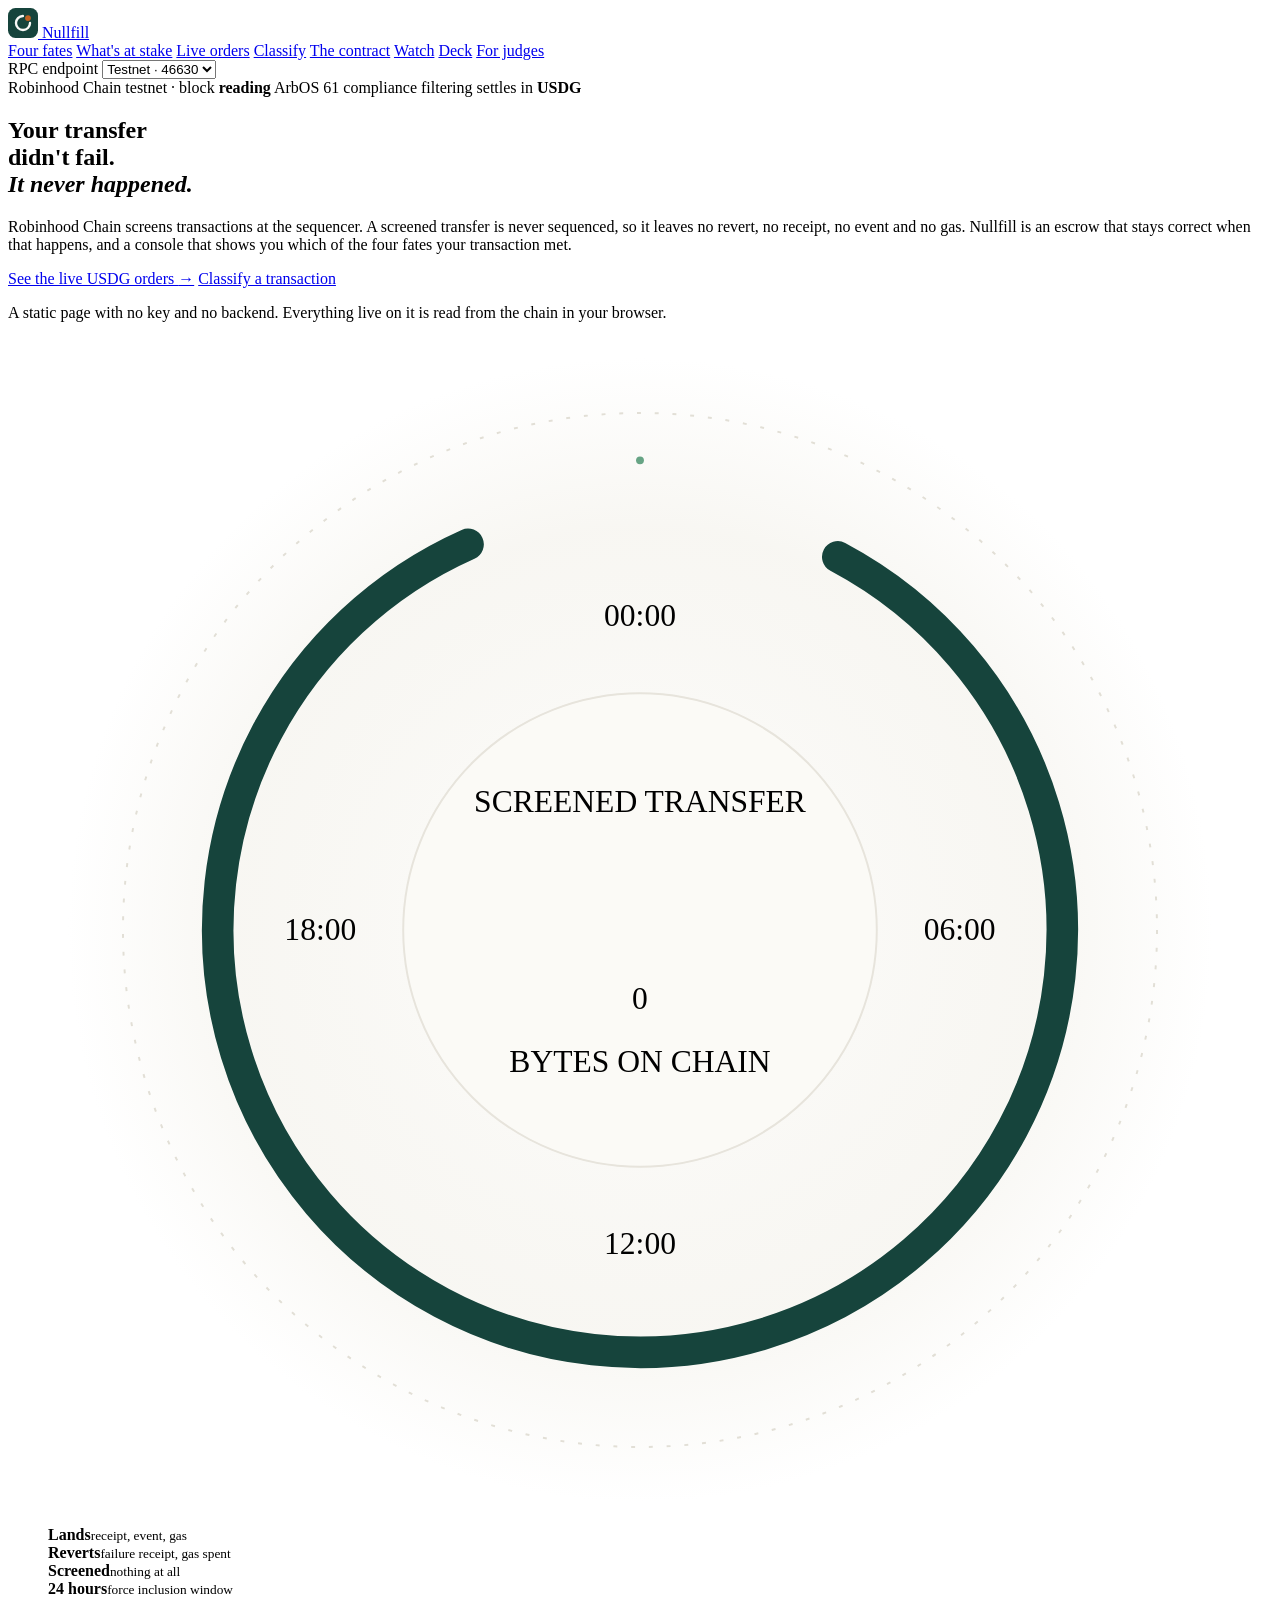
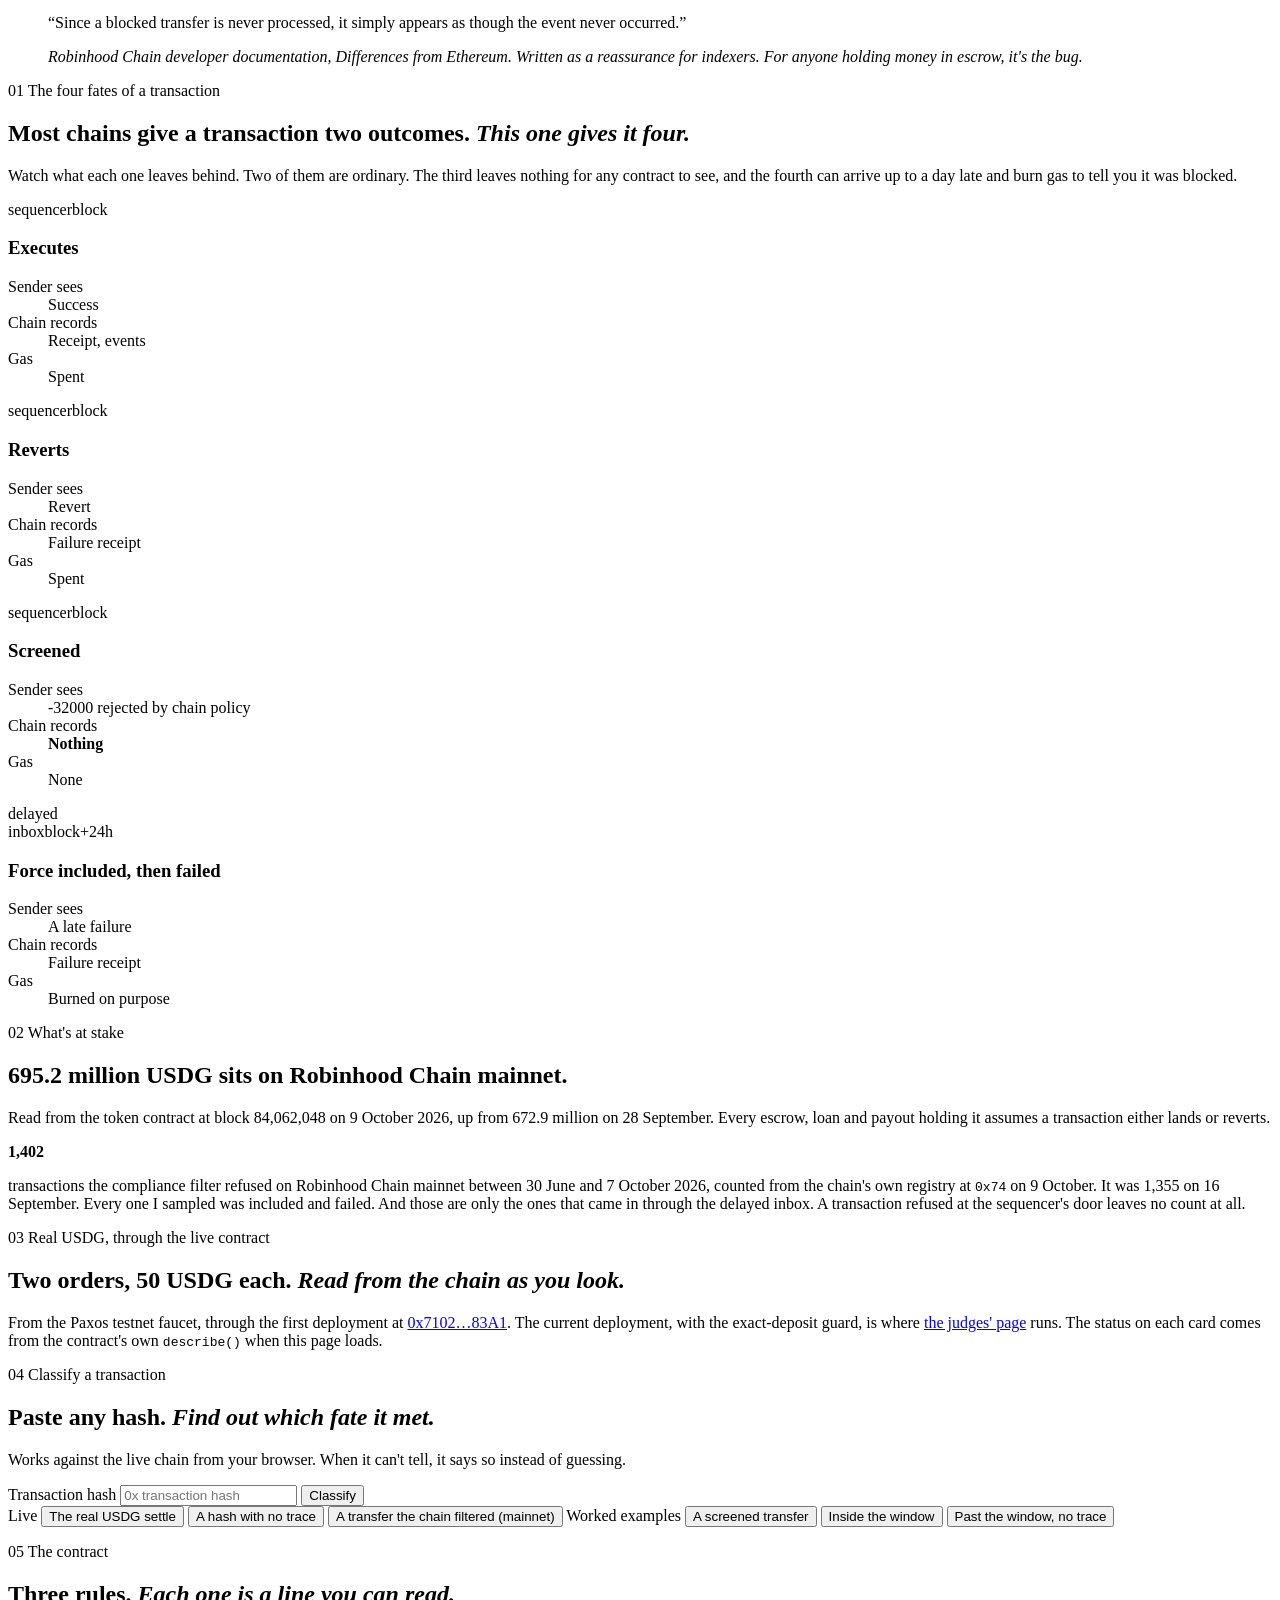
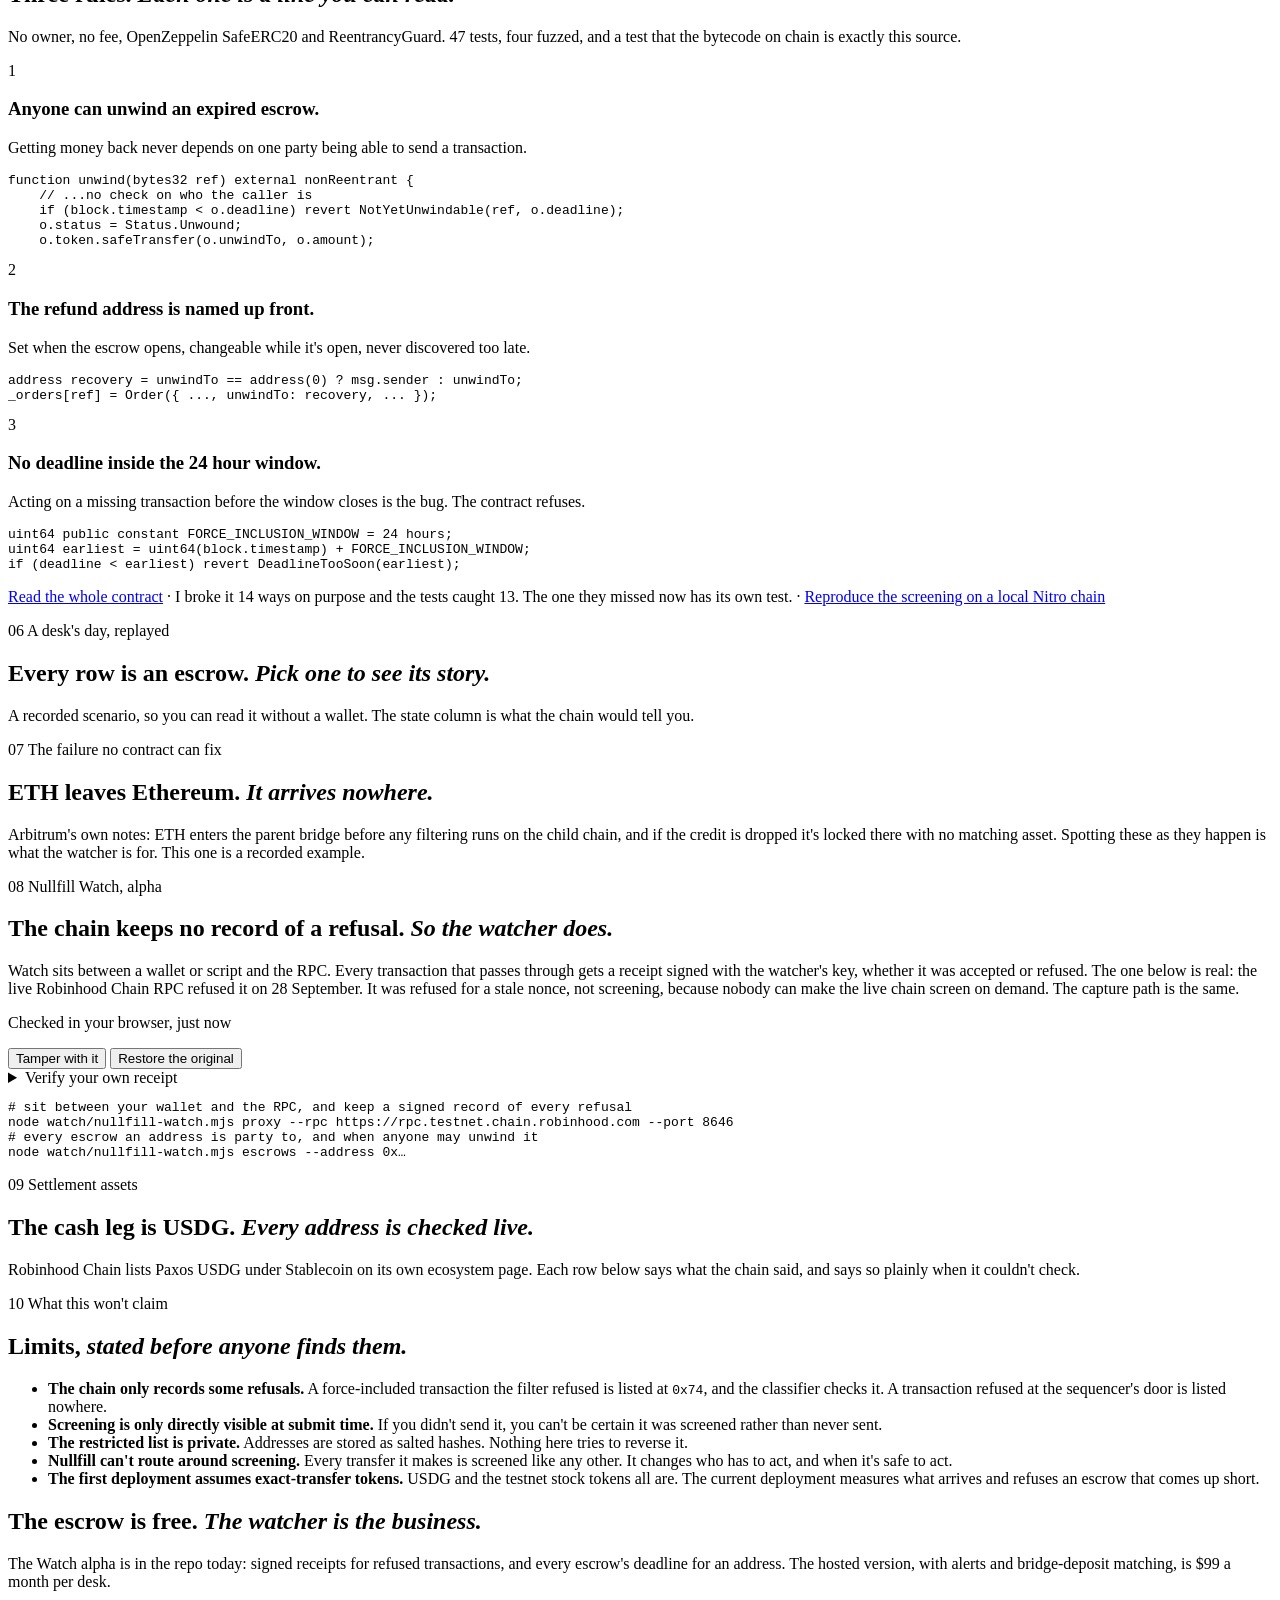
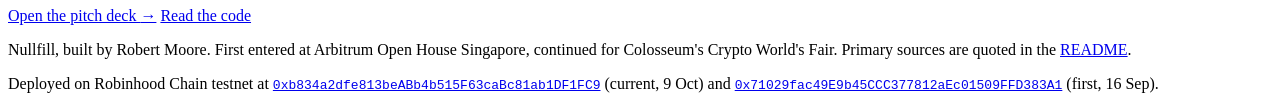
==== commit 5dd1339b: "test(contracts): five outcomes run against an ordinary escrow and Nullfill, 1 of 5 against 5 of 5; s" ====
--- a/web/index.html
+++ b/web/index.html
@@ -209,7 +209,7 @@
   <div class="section-head reveal">
     <p class="kicker"><span>05</span> The contract</p>
     <h2>Three rules. <em>Each one is a line you can read.</em></h2>
-    <p>No owner, no fee, OpenZeppelin SafeERC20 and ReentrancyGuard. 46 tests, four fuzzed, and a test that the bytecode on chain is exactly this source.</p>
+    <p>No owner, no fee, OpenZeppelin SafeERC20 and ReentrancyGuard. 47 tests, four fuzzed, and a test that the bytecode on chain is exactly this source.</p>
   </div>
   <div class="rules">
     <article class="rule reveal">
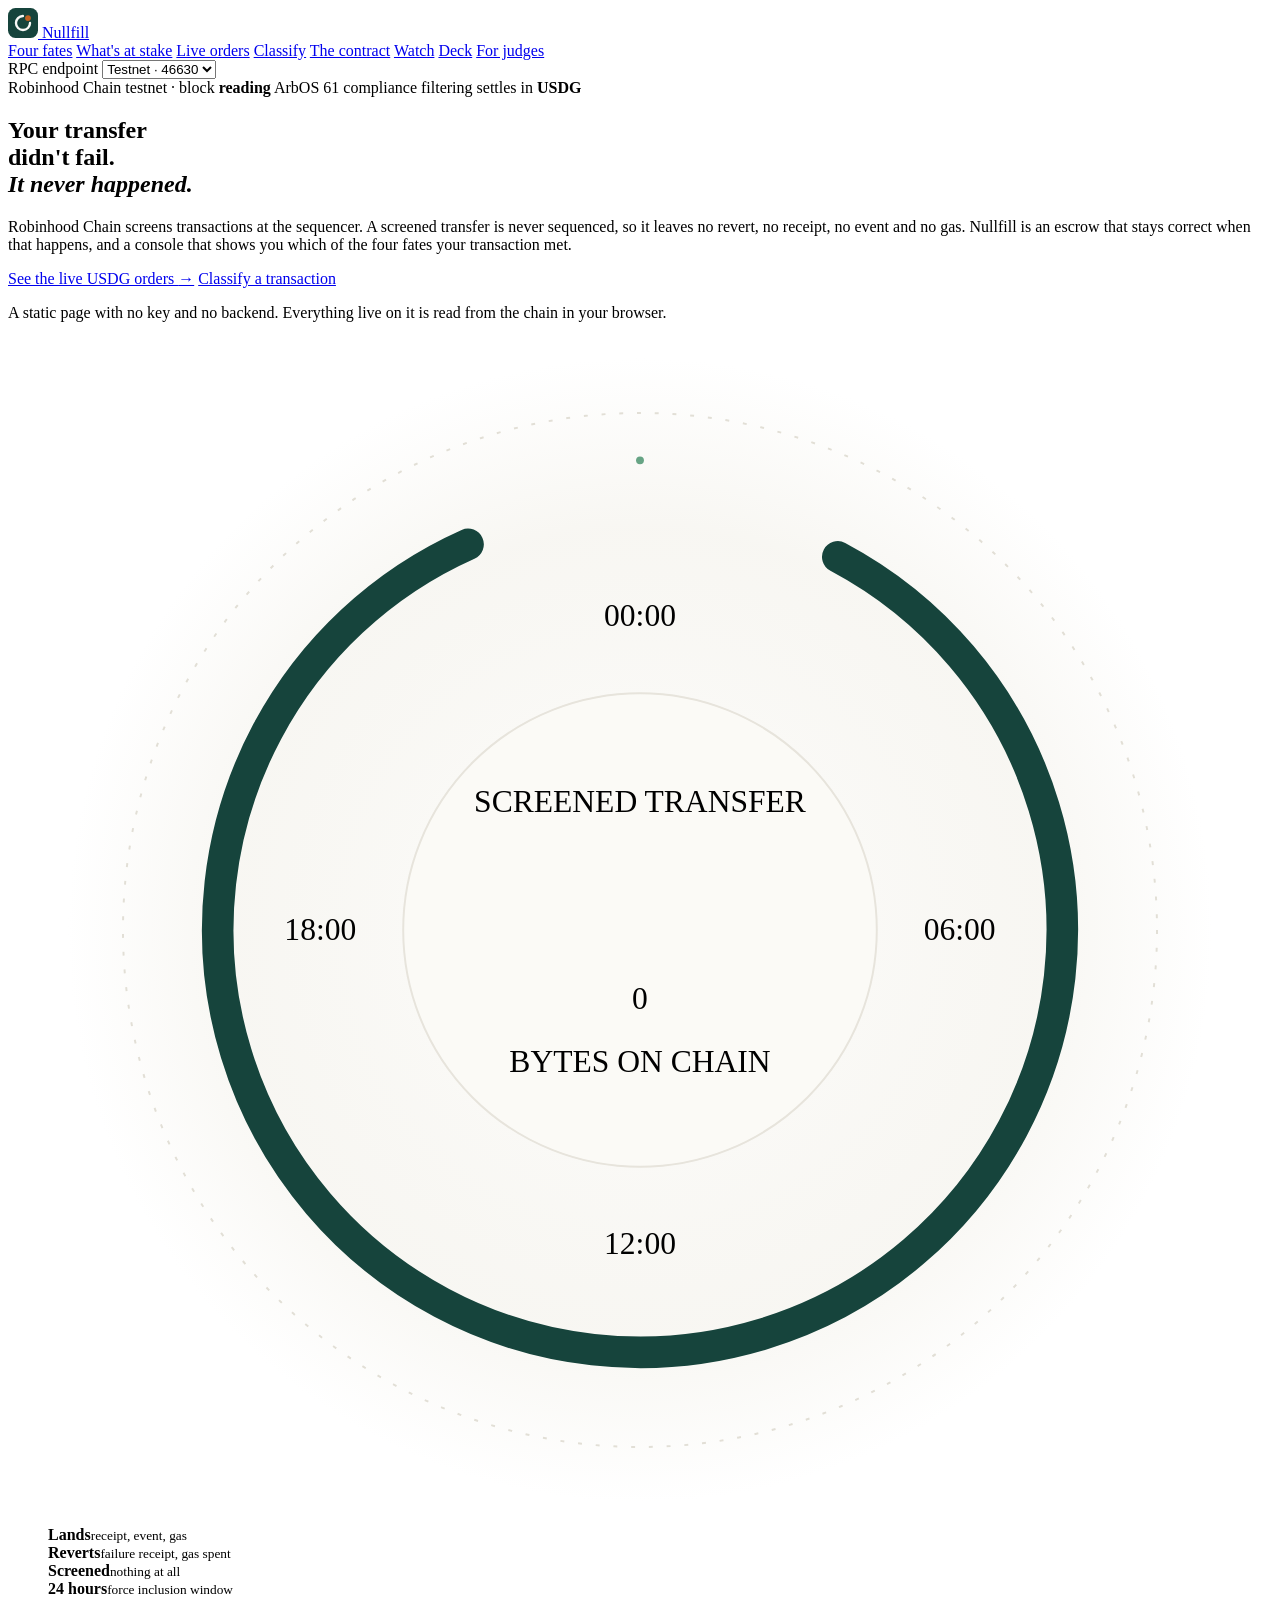
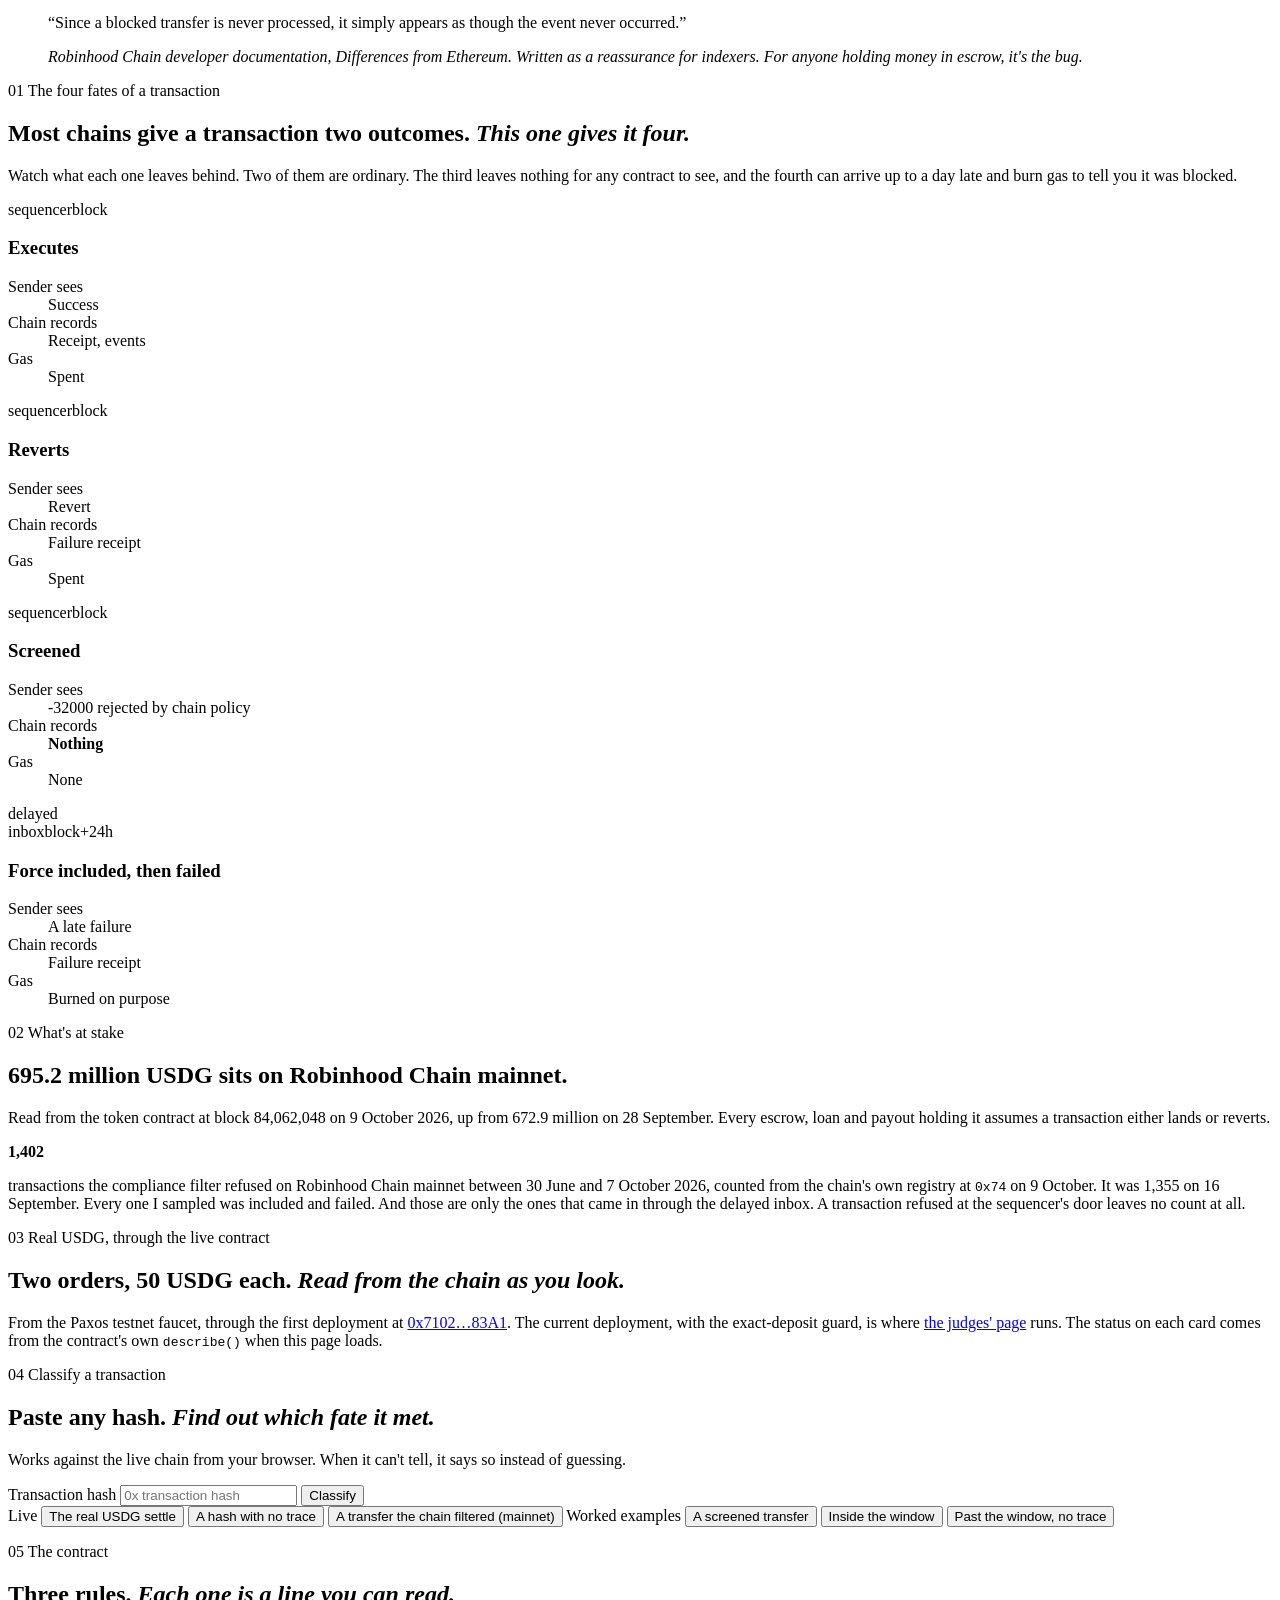
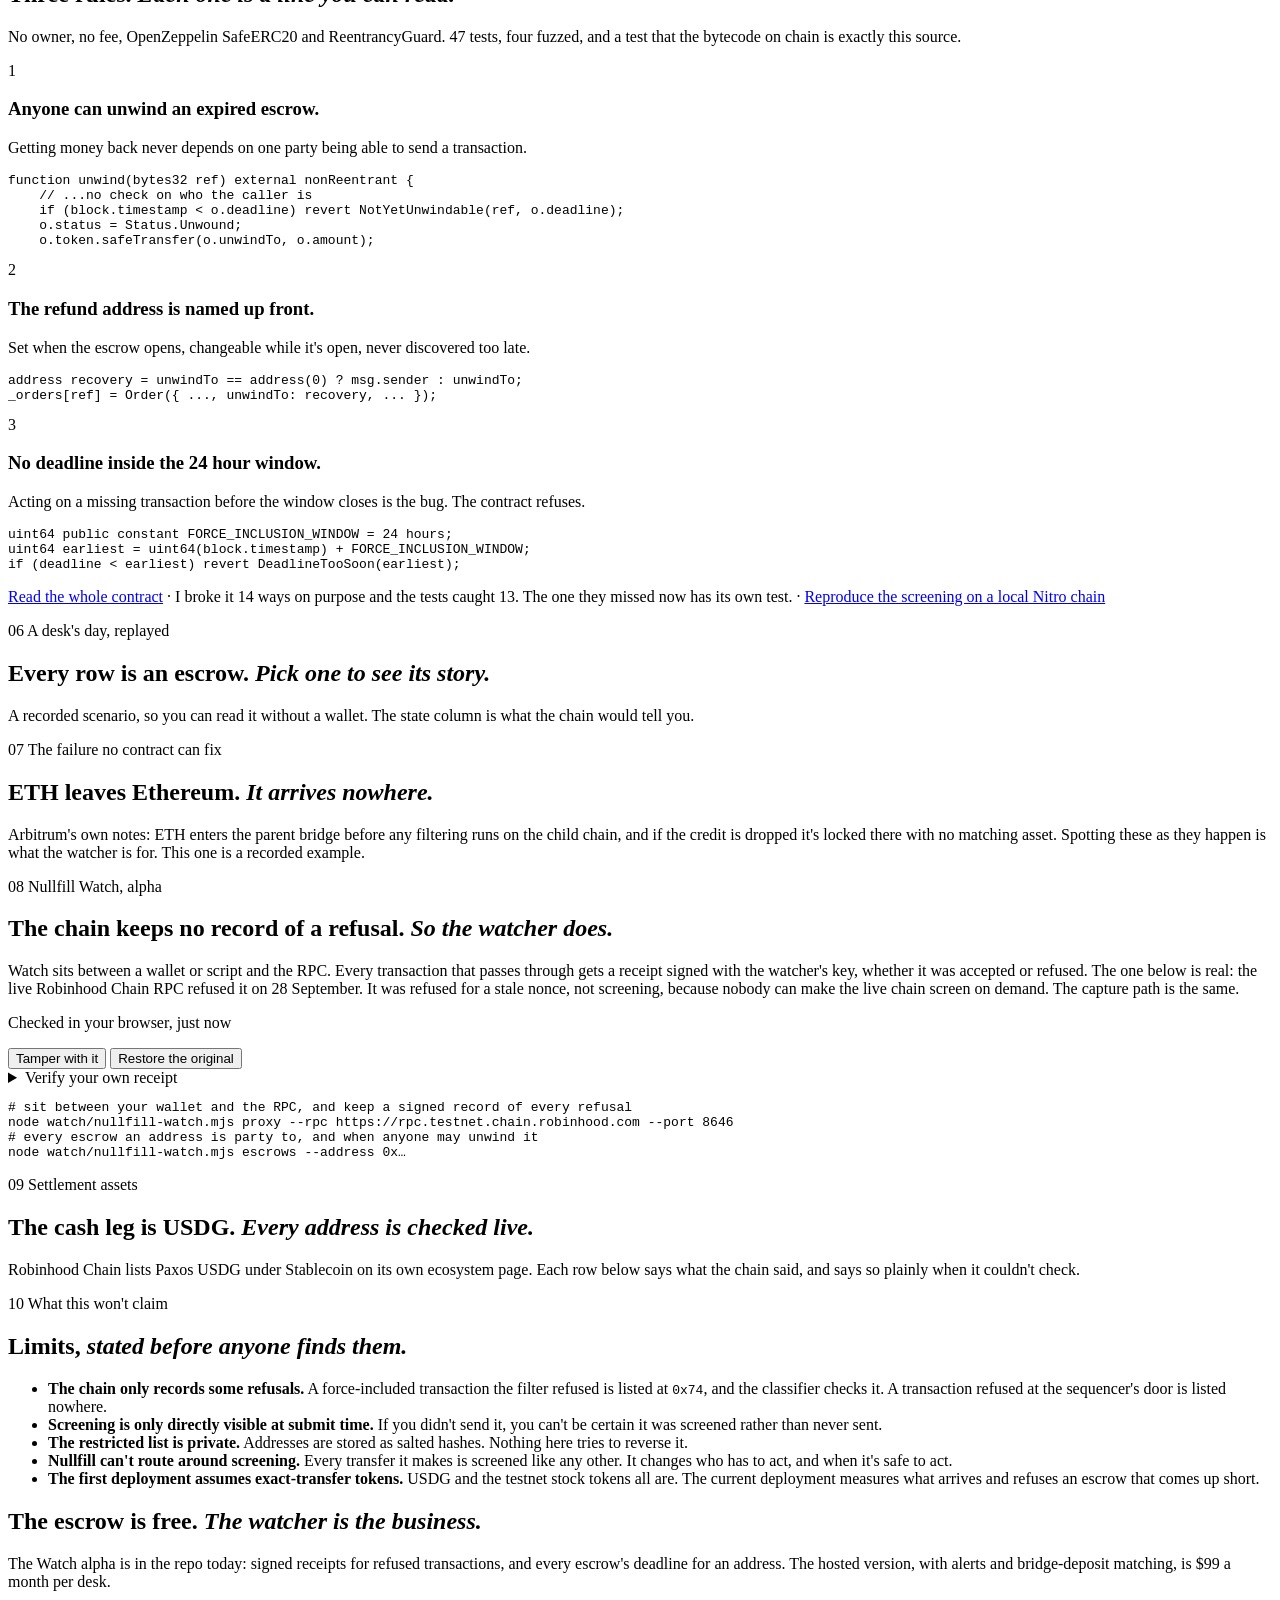
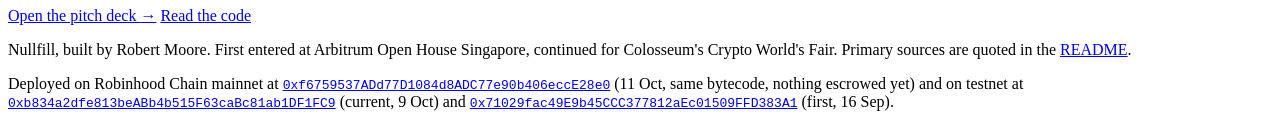
==== commit a3d297d4: "Deployed to Robinhood Chain mainnet from the same source; Deployment test checks both chains; README" ====
--- a/web/index.html
+++ b/web/index.html
@@ -346,7 +346,7 @@
 
 <footer class="site-footer">
   <p>Nullfill, built by Robert Moore. First entered at Arbitrum Open House Singapore, continued for Colosseum's Crypto World's Fair. Primary sources are quoted in the <a href="https://github.com/iamrobertmoore/nullfill-worldsfair/blob/main/README.md">README</a>.</p>
-  <p>Deployed on Robinhood Chain testnet at <a href="https://explorer.testnet.chain.robinhood.com/address/0xb834a2dfe813beABb4b515F63caBc81ab1DF1FC9"><code>0xb834a2dfe813beABb4b515F63caBc81ab1DF1FC9</code></a> (current, 9 Oct) and <a href="https://explorer.testnet.chain.robinhood.com/address/0x71029fac49E9b45CCC377812aEc01509FFD383A1"><code>0x71029fac49E9b45CCC377812aEc01509FFD383A1</code></a> (first, 16 Sep).</p>
+  <p>Deployed on Robinhood Chain mainnet at <a href="https://robinhoodchain.blockscout.com/address/0xf6759537ADd77D1084d8ADC77e90b406eccE28e0?tab=contract"><code>0xf6759537ADd77D1084d8ADC77e90b406eccE28e0</code></a> (11 Oct, same bytecode, nothing escrowed yet) and on testnet at <a href="https://explorer.testnet.chain.robinhood.com/address/0xb834a2dfe813beABb4b515F63caBc81ab1DF1FC9"><code>0xb834a2dfe813beABb4b515F63caBc81ab1DF1FC9</code></a> (current, 9 Oct) and <a href="https://explorer.testnet.chain.robinhood.com/address/0x71029fac49E9b45CCC377812aEc01509FFD383A1"><code>0x71029fac49E9b45CCC377812aEc01509FFD383A1</code></a> (first, 16 Sep).</p>
 </footer>
 
 <script type="module" src="app.js"></script>
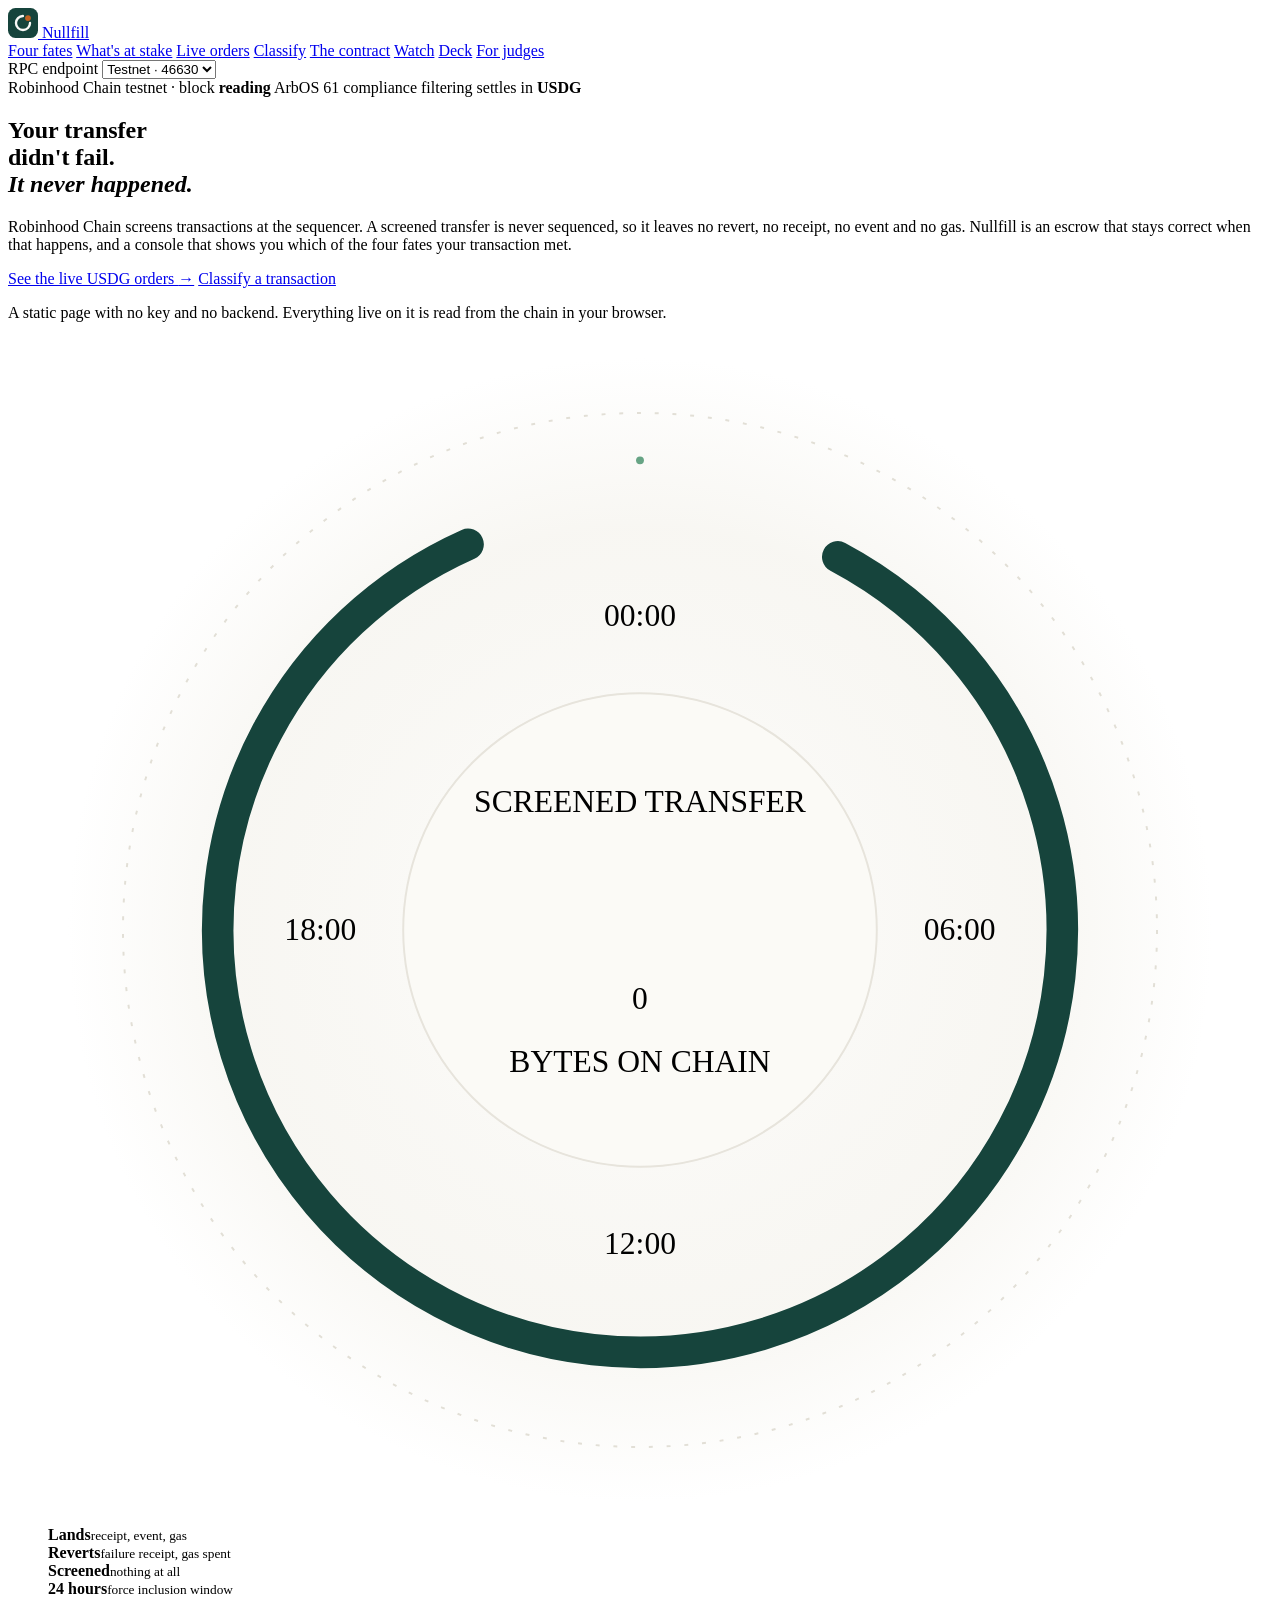
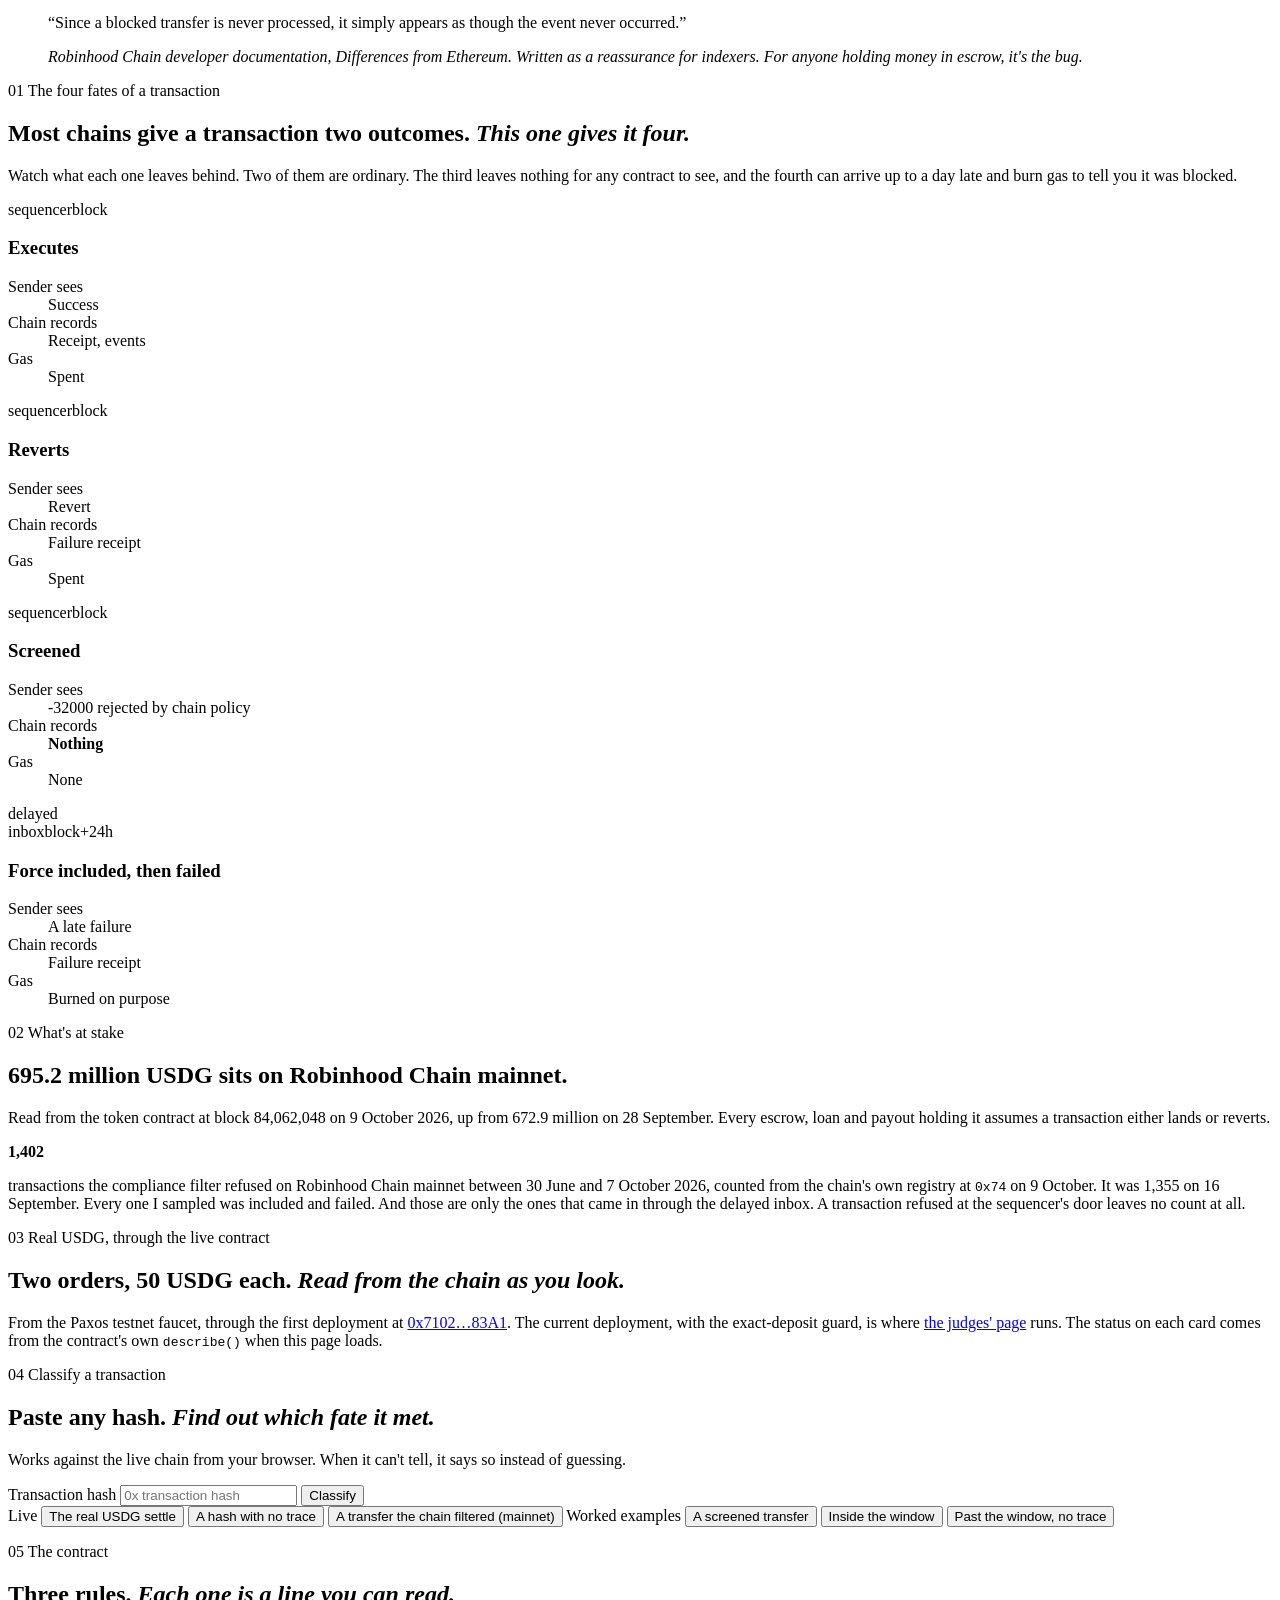
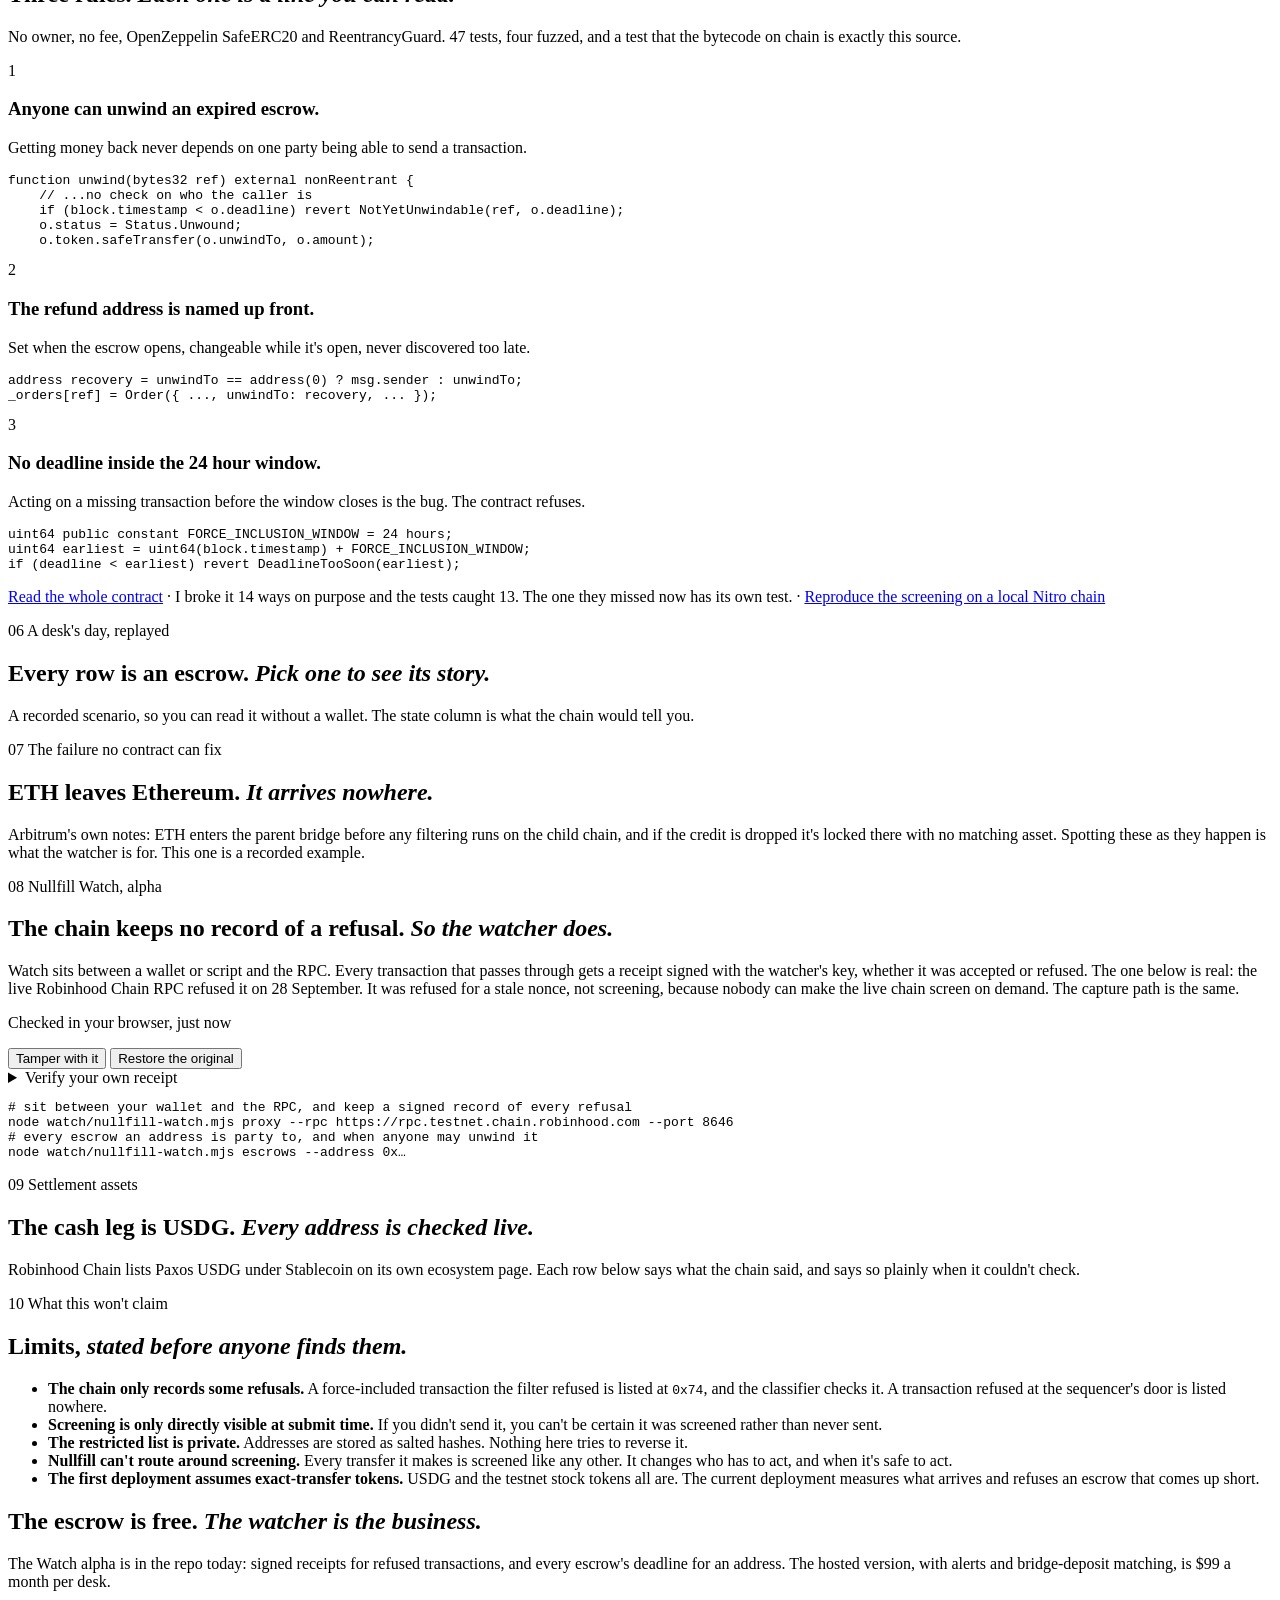
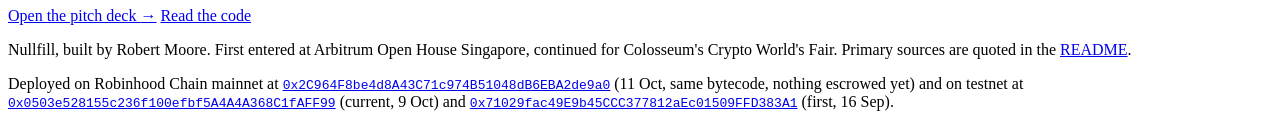
==== commit 2d6bb407: "v1.2: only the funder can extend a deadline, so a beneficiary cannot hold off a refund; deployed and" ====
--- a/web/index.html
+++ b/web/index.html
@@ -346,7 +346,7 @@
 
 <footer class="site-footer">
   <p>Nullfill, built by Robert Moore. First entered at Arbitrum Open House Singapore, continued for Colosseum's Crypto World's Fair. Primary sources are quoted in the <a href="https://github.com/iamrobertmoore/nullfill-worldsfair/blob/main/README.md">README</a>.</p>
-  <p>Deployed on Robinhood Chain mainnet at <a href="https://robinhoodchain.blockscout.com/address/0xf6759537ADd77D1084d8ADC77e90b406eccE28e0?tab=contract"><code>0xf6759537ADd77D1084d8ADC77e90b406eccE28e0</code></a> (11 Oct, same bytecode, nothing escrowed yet) and on testnet at <a href="https://explorer.testnet.chain.robinhood.com/address/0xb834a2dfe813beABb4b515F63caBc81ab1DF1FC9"><code>0xb834a2dfe813beABb4b515F63caBc81ab1DF1FC9</code></a> (current, 9 Oct) and <a href="https://explorer.testnet.chain.robinhood.com/address/0x71029fac49E9b45CCC377812aEc01509FFD383A1"><code>0x71029fac49E9b45CCC377812aEc01509FFD383A1</code></a> (first, 16 Sep).</p>
+  <p>Deployed on Robinhood Chain mainnet at <a href="https://robinhoodchain.blockscout.com/address/0x2C964F8be4d8A43C71c974B51048dB6EBA2de9a0?tab=contract"><code>0x2C964F8be4d8A43C71c974B51048dB6EBA2de9a0</code></a> (11 Oct, same bytecode, nothing escrowed yet) and on testnet at <a href="https://explorer.testnet.chain.robinhood.com/address/0x0503e528155c236f100efbf5A4A4A368C1fAFF99"><code>0x0503e528155c236f100efbf5A4A4A368C1fAFF99</code></a> (current, 9 Oct) and <a href="https://explorer.testnet.chain.robinhood.com/address/0x71029fac49E9b45CCC377812aEc01509FFD383A1"><code>0x71029fac49E9b45CCC377812aEc01509FFD383A1</code></a> (first, 16 Sep).</p>
 </footer>
 
 <script type="module" src="app.js"></script>
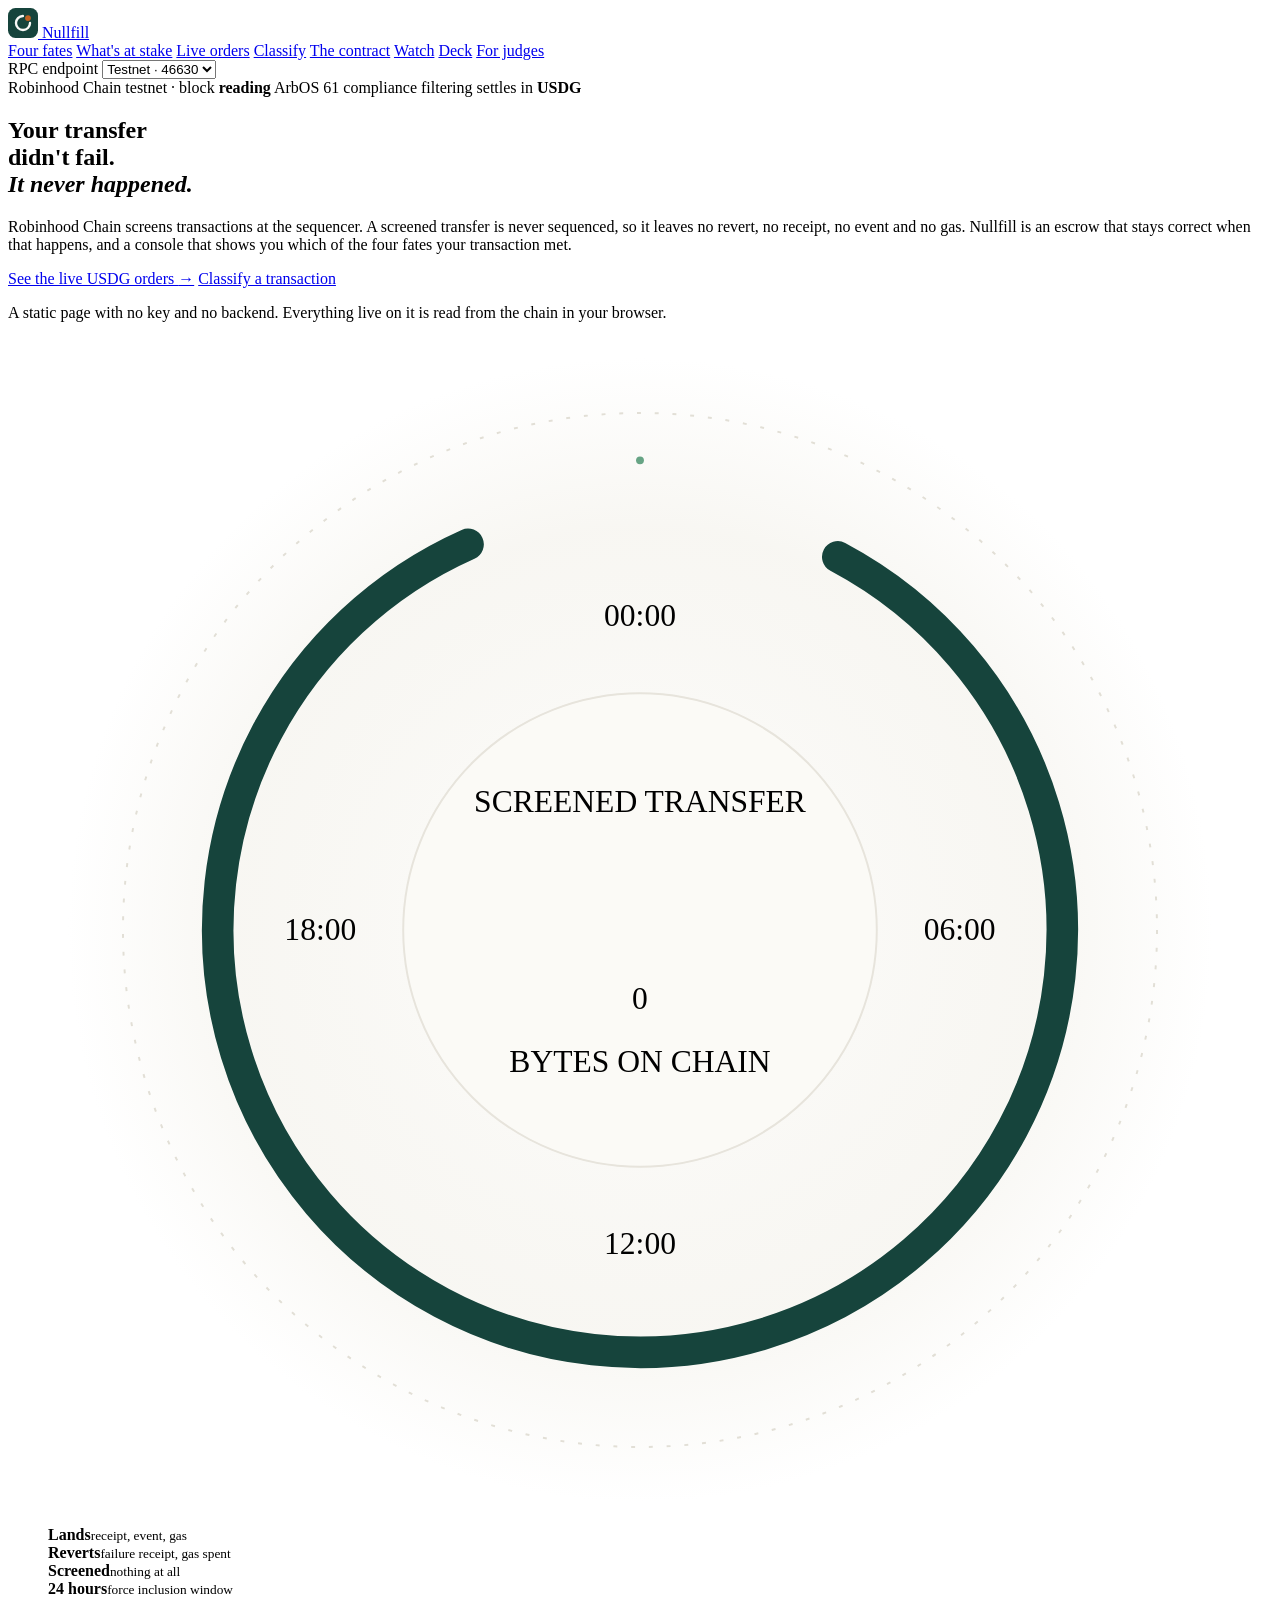
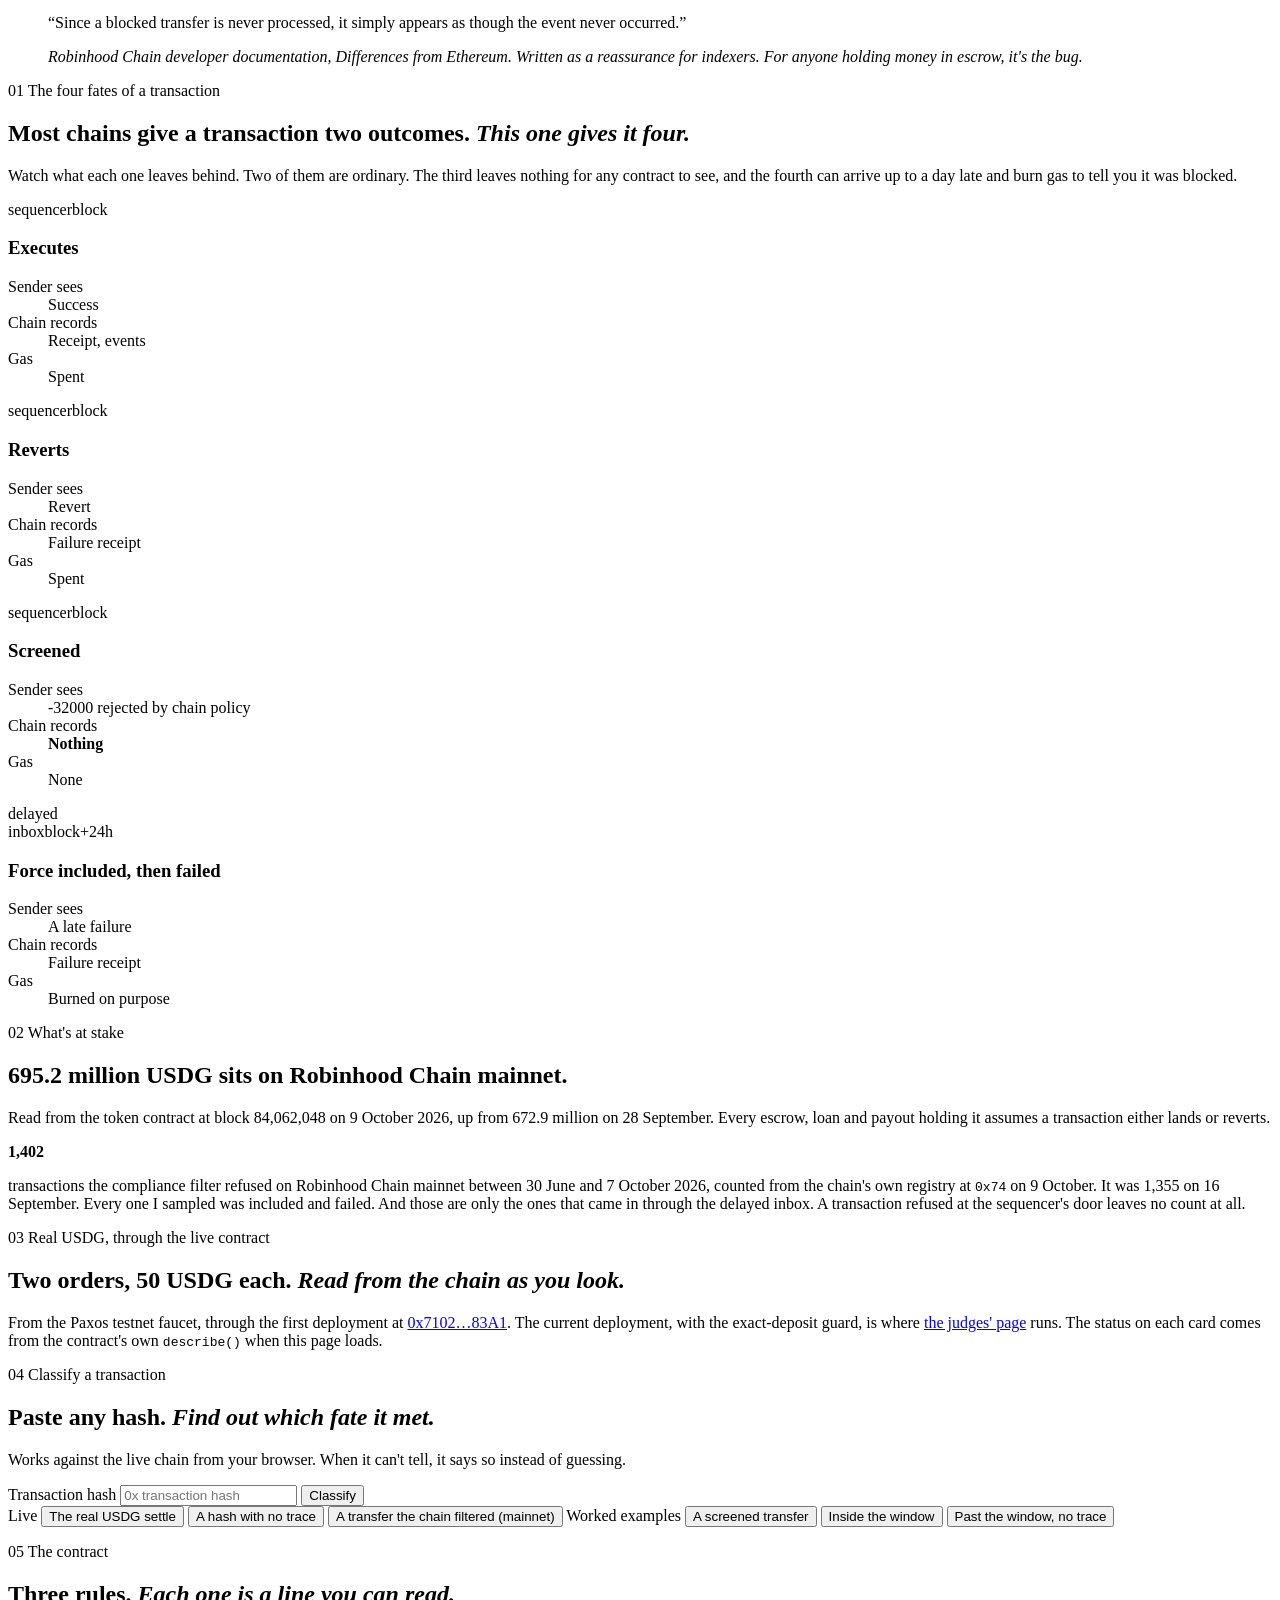
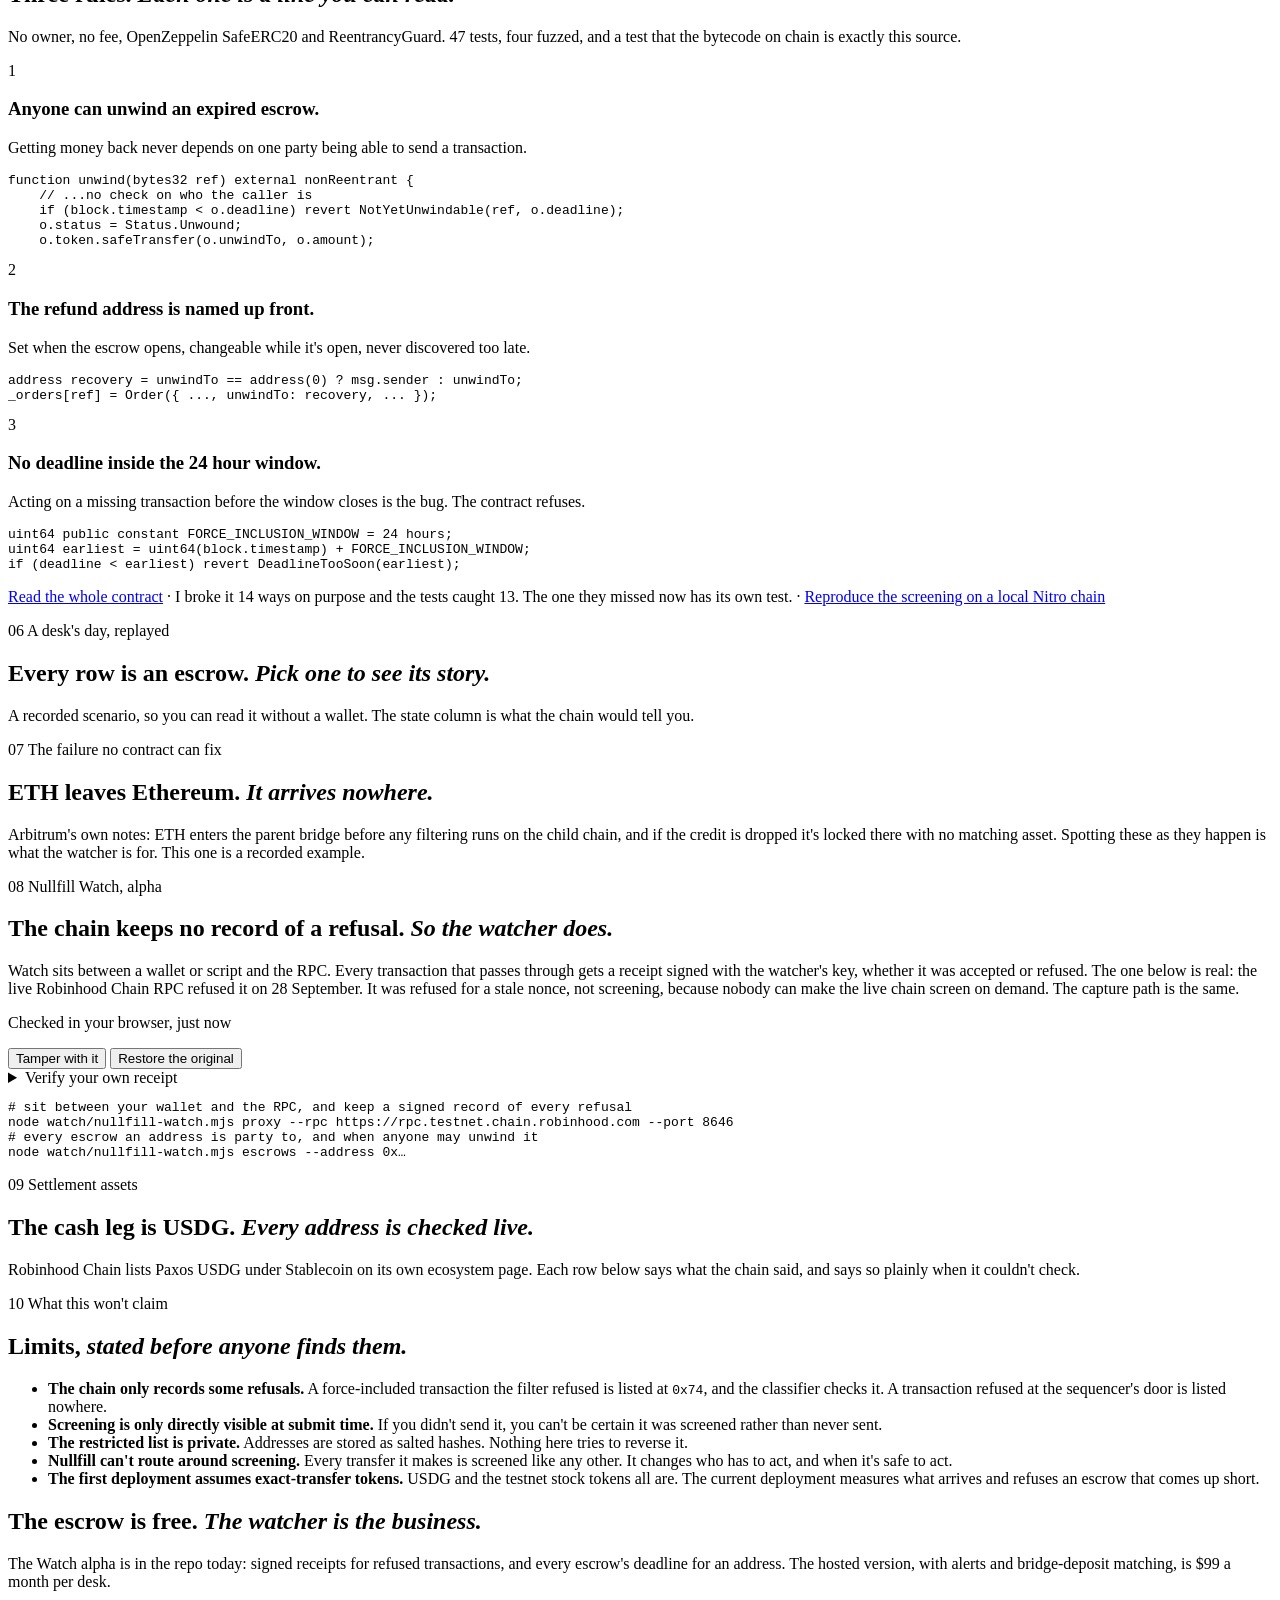
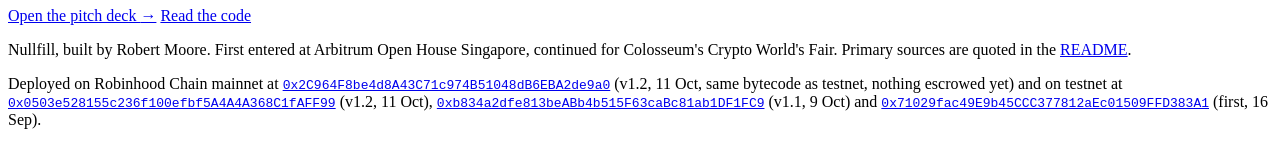
==== commit 383a0814: "console: list v1.2 and v1.1 deployments" ====
--- a/web/index.html
+++ b/web/index.html
@@ -346,7 +346,7 @@
 
 <footer class="site-footer">
   <p>Nullfill, built by Robert Moore. First entered at Arbitrum Open House Singapore, continued for Colosseum's Crypto World's Fair. Primary sources are quoted in the <a href="https://github.com/iamrobertmoore/nullfill-worldsfair/blob/main/README.md">README</a>.</p>
-  <p>Deployed on Robinhood Chain mainnet at <a href="https://robinhoodchain.blockscout.com/address/0x2C964F8be4d8A43C71c974B51048dB6EBA2de9a0?tab=contract"><code>0x2C964F8be4d8A43C71c974B51048dB6EBA2de9a0</code></a> (11 Oct, same bytecode, nothing escrowed yet) and on testnet at <a href="https://explorer.testnet.chain.robinhood.com/address/0x0503e528155c236f100efbf5A4A4A368C1fAFF99"><code>0x0503e528155c236f100efbf5A4A4A368C1fAFF99</code></a> (current, 9 Oct) and <a href="https://explorer.testnet.chain.robinhood.com/address/0x71029fac49E9b45CCC377812aEc01509FFD383A1"><code>0x71029fac49E9b45CCC377812aEc01509FFD383A1</code></a> (first, 16 Sep).</p>
+  <p>Deployed on Robinhood Chain mainnet at <a href="https://robinhoodchain.blockscout.com/address/0x2C964F8be4d8A43C71c974B51048dB6EBA2de9a0?tab=contract"><code>0x2C964F8be4d8A43C71c974B51048dB6EBA2de9a0</code></a> (v1.2, 11 Oct, same bytecode as testnet, nothing escrowed yet) and on testnet at <a href="https://explorer.testnet.chain.robinhood.com/address/0x0503e528155c236f100efbf5A4A4A368C1fAFF99"><code>0x0503e528155c236f100efbf5A4A4A368C1fAFF99</code></a> (v1.2, 11 Oct), <a href="https://explorer.testnet.chain.robinhood.com/address/0xb834a2dfe813beABb4b515F63caBc81ab1DF1FC9"><code>0xb834a2dfe813beABb4b515F63caBc81ab1DF1FC9</code></a> (v1.1, 9 Oct) and <a href="https://explorer.testnet.chain.robinhood.com/address/0x71029fac49E9b45CCC377812aEc01509FFD383A1"><code>0x71029fac49E9b45CCC377812aEc01509FFD383A1</code></a> (first, 16 Sep).</p>
 </footer>
 
 <script type="module" src="app.js"></script>
